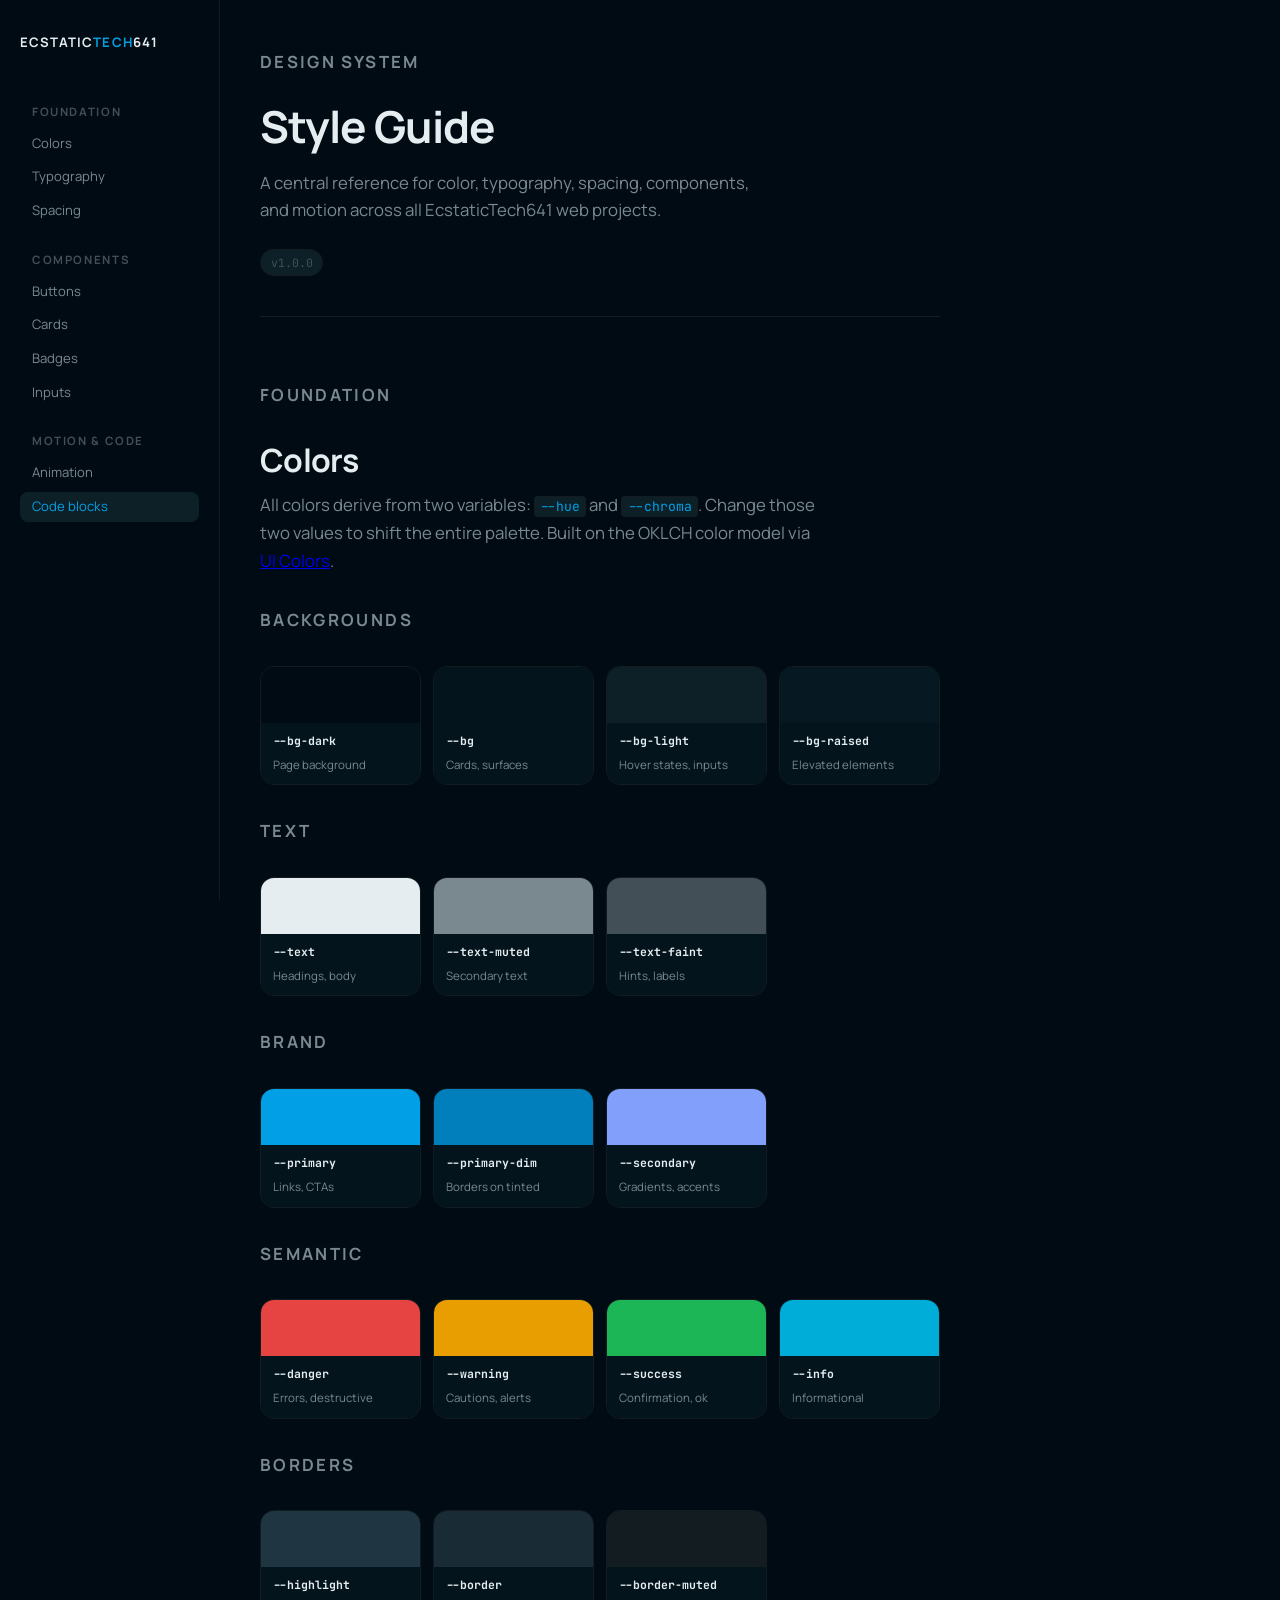
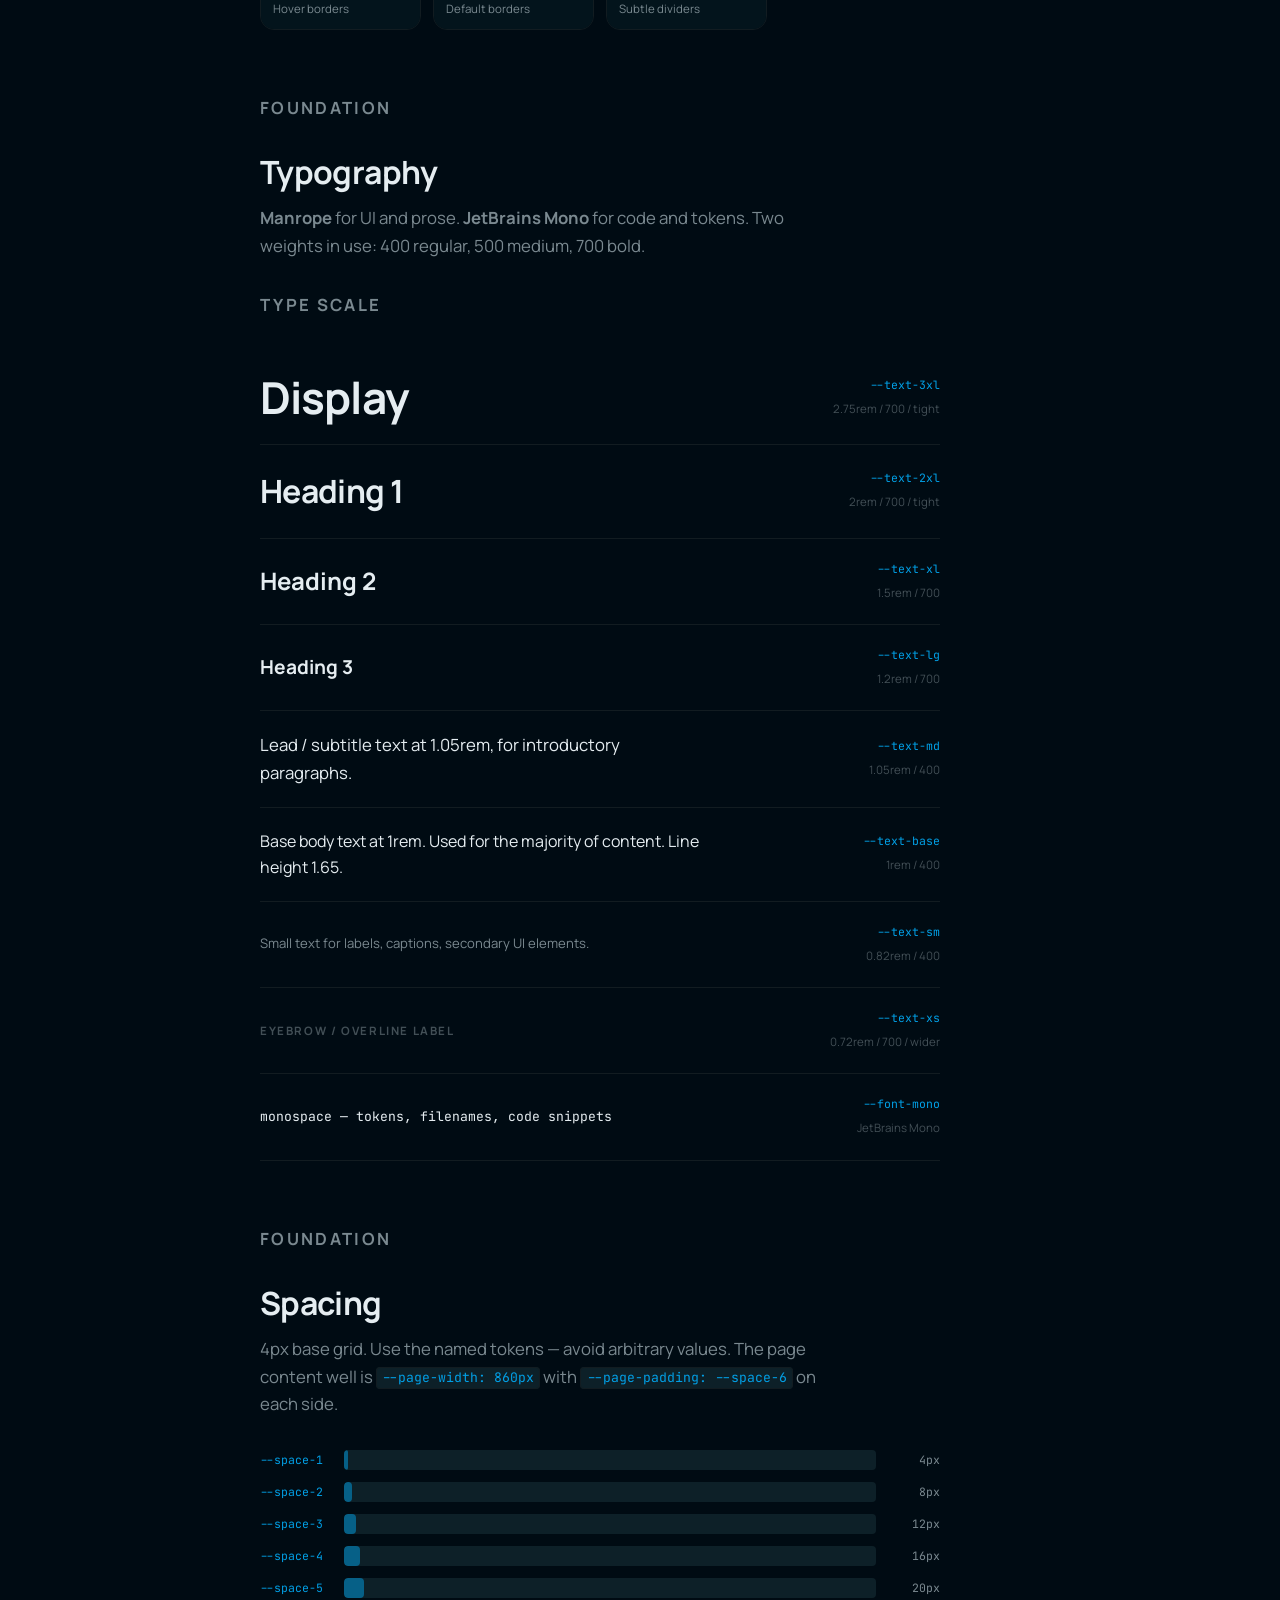
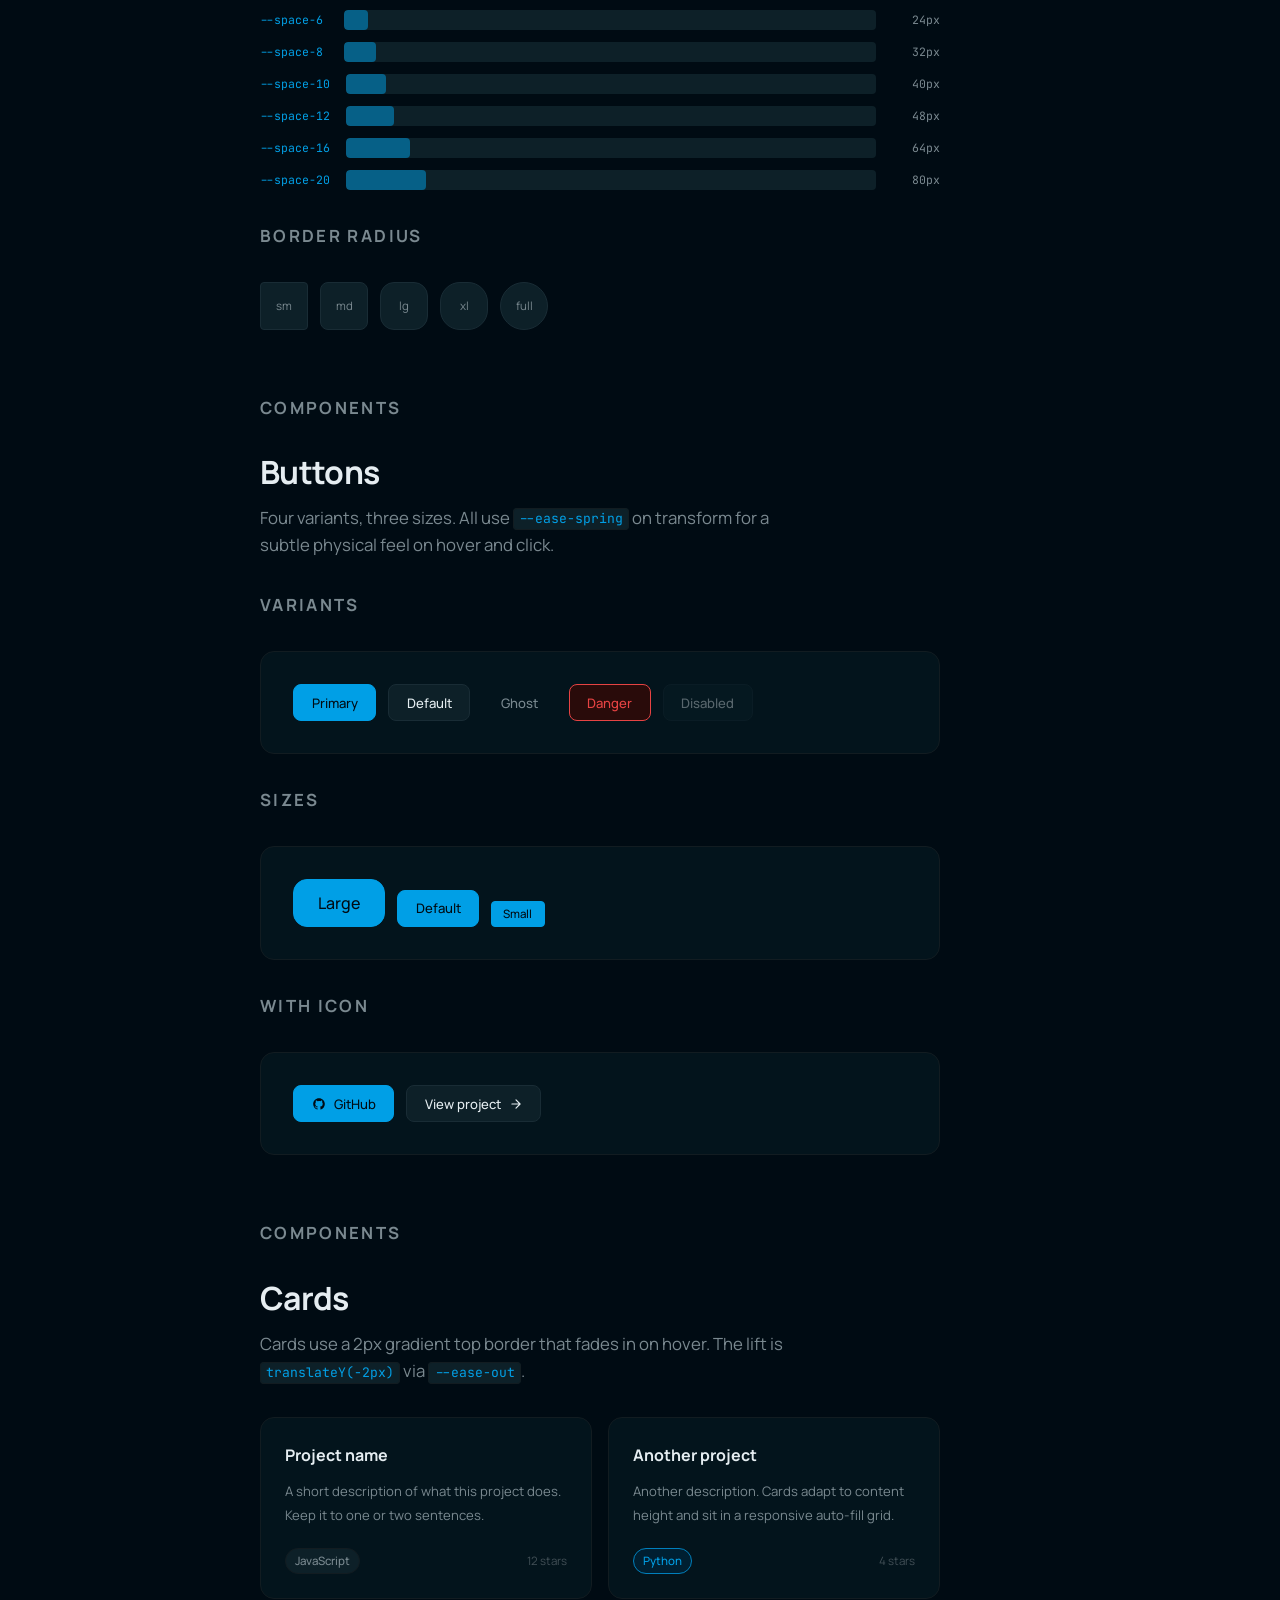
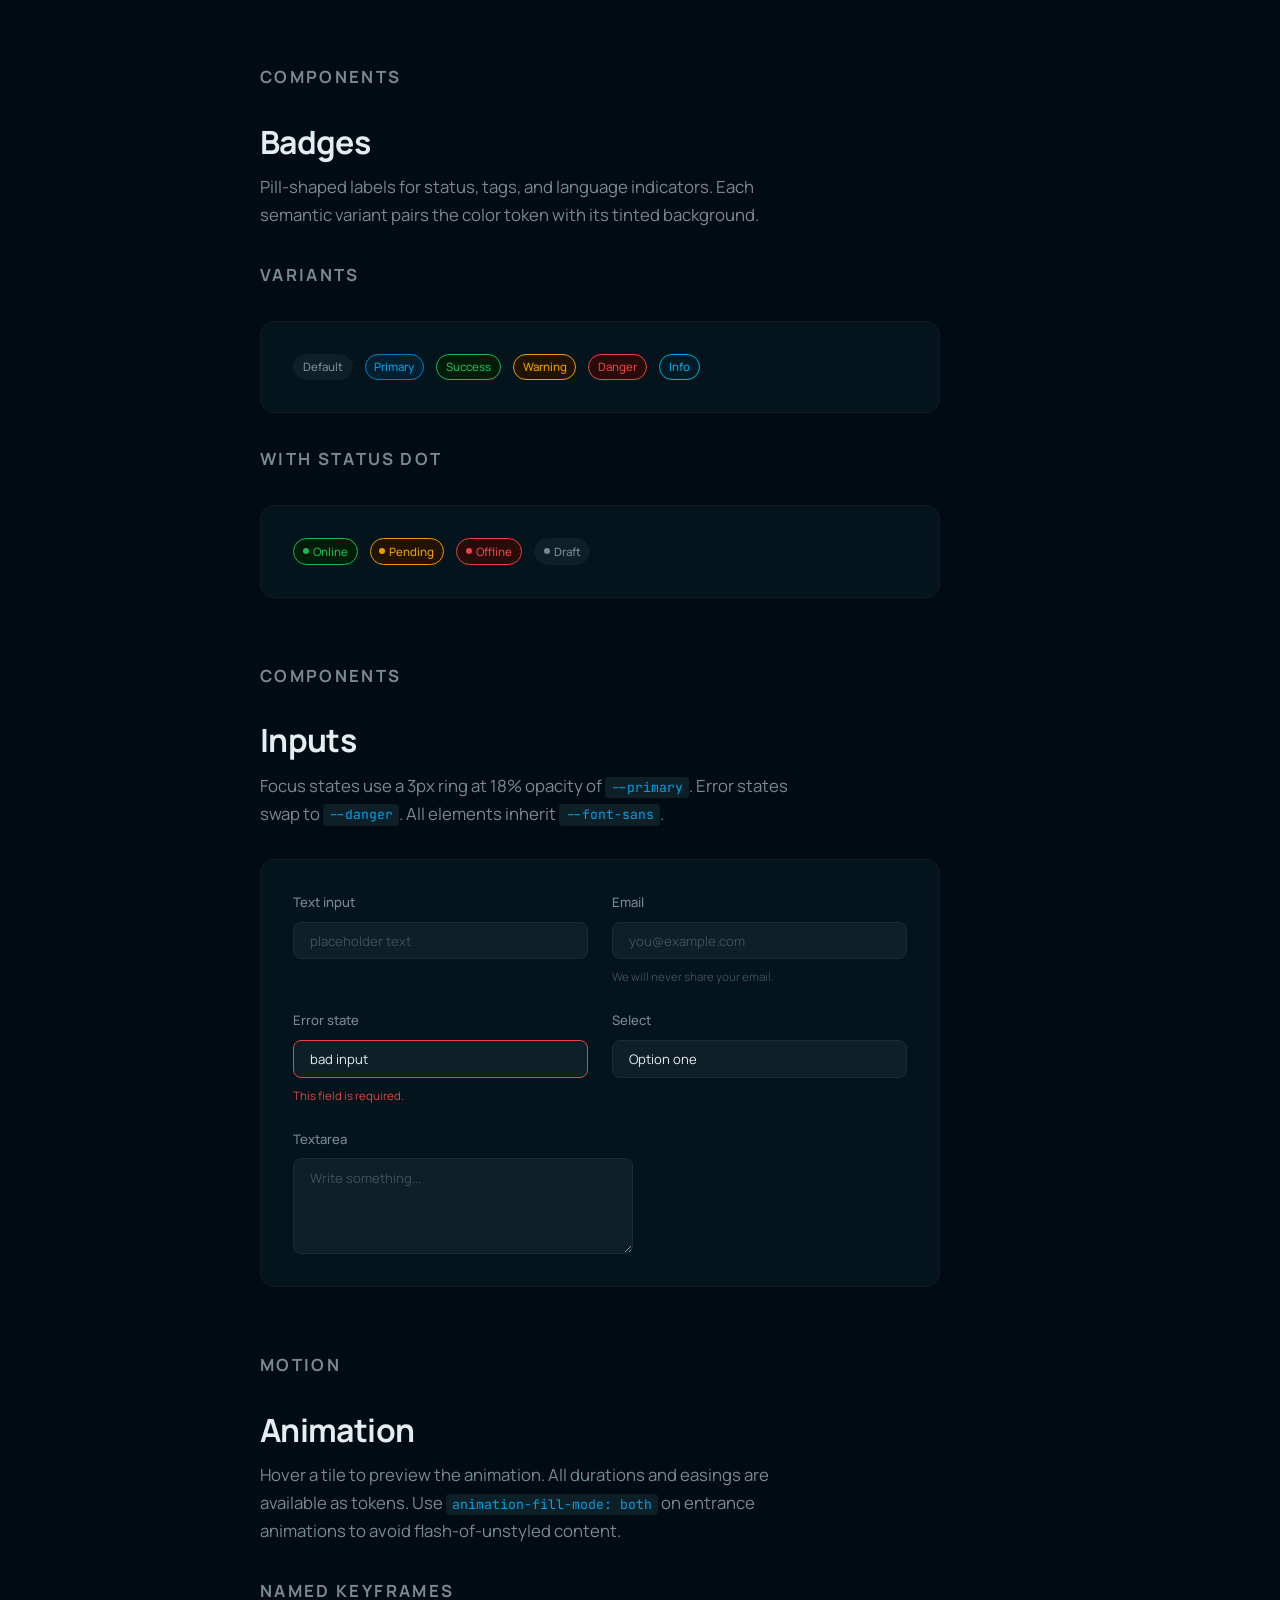
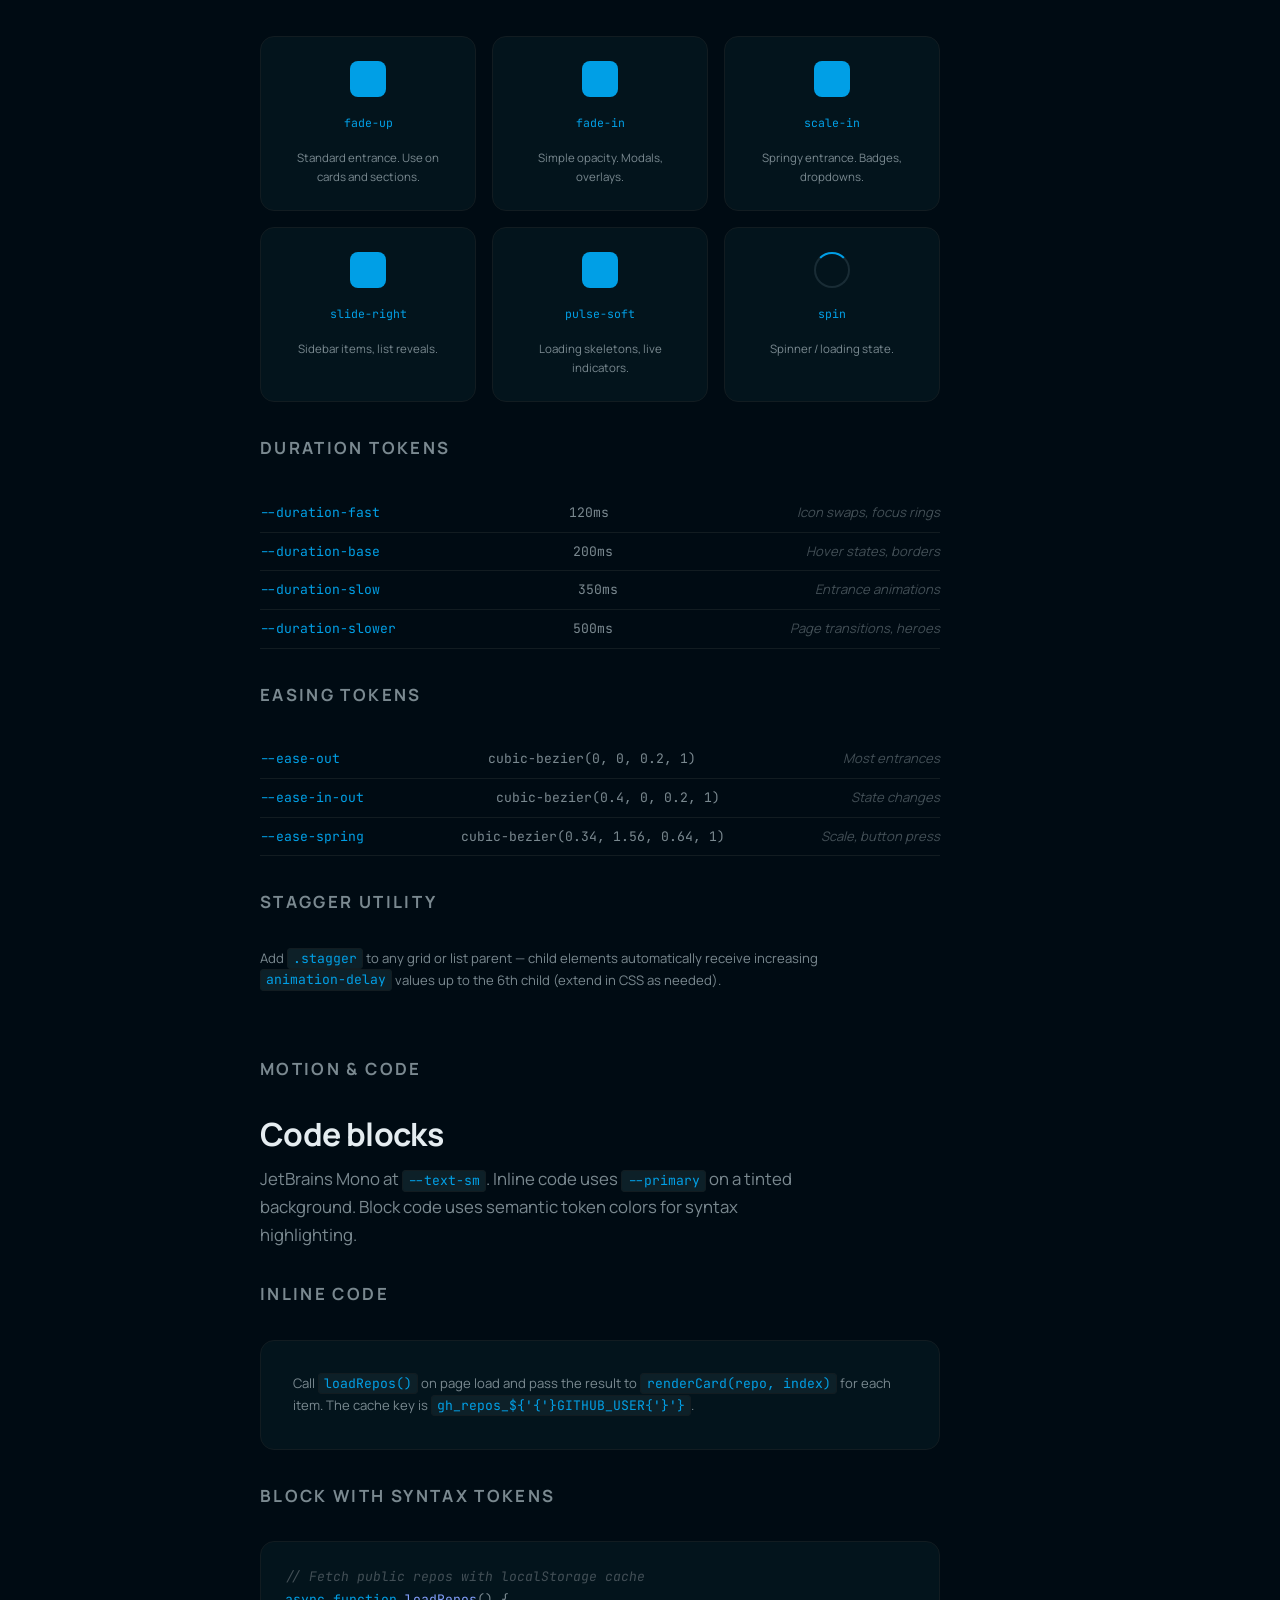
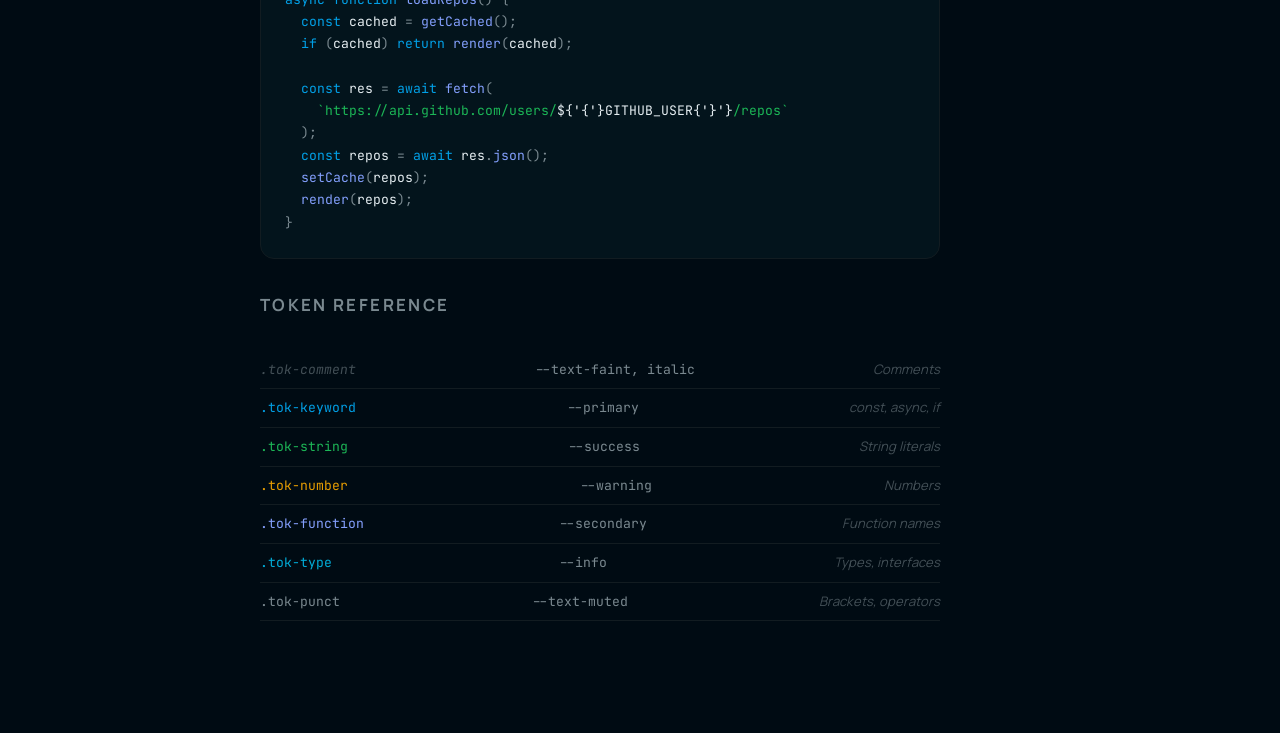
==== web/templates/styleguide.html @ 819c9d68 "docs: add comprehensive README with features, layout, and deployment instructions" ====
<!DOCTYPE html>
<html lang="en">
<head>
  <meta charset="UTF-8" />
  <meta name="viewport" content="width=device-width, initial-scale=1.0" />
  <title>EcstaticTech641 — Style Guide</title>
  <meta name="description" content="Central design reference for EcstaticTech641 web projects." />

  <link rel="preconnect" href="https://fonts.googleapis.com" />
  <link rel="preconnect" href="https://fonts.gstatic.com" crossorigin />
  <link href="https://fonts.googleapis.com/css2?family=Manrope:wght@400;500;700&family=JetBrains+Mono:wght@400;500&display=swap" rel="stylesheet" />

  <style>
    /* ================================================
       ECSTATICTECH641 — DESIGN SYSTEM
       version 1.0.0

       USAGE
       -----
       Copy the :root block into any project.
       Import Manrope + JetBrains Mono from Google Fonts.
       Reference tokens as CSS custom properties.

       PALETTE FORMULA (whosajid/UI-Colors — OKLCH)
       Tweak --hue (0–360) and --chroma (0–0.2) to
       shift the entire palette in one edit.
    ================================================ */

    :root {
      /* --- Palette knobs --- */
      --hue:    230;
      --chroma: 0.06;

      /* --- Backgrounds --- */
      --bg-dark:      oklch(0.14 calc(var(--chroma) * 0.5) var(--hue));
      --bg:           oklch(0.18 calc(var(--chroma) * 0.5) var(--hue));
      --bg-light:     oklch(0.23 calc(var(--chroma) * 0.5) var(--hue));
      --bg-raised:    oklch(0.20 calc(var(--chroma) * 0.5) var(--hue));

      /* --- Text --- */
      --text:         oklch(0.94 0.01 var(--hue));
      --text-muted:   oklch(0.62 0.02 var(--hue));
      --text-faint:   oklch(0.42 0.02 var(--hue));

      /* --- Borders --- */
      --highlight:    oklch(0.32 calc(var(--chroma) * 0.6) var(--hue));
      --border:       oklch(0.28 calc(var(--chroma) * 0.5) var(--hue));
      --border-muted: oklch(0.22 calc(var(--chroma) * 0.3) var(--hue));

      /* --- Brand / action --- */
      --primary:      oklch(0.65 0.18 var(--hue));
      --primary-dim:  oklch(0.55 0.16 var(--hue));
      --secondary:    oklch(0.72 0.14 calc(var(--hue) + 40));

      /* --- Semantic --- */
      --danger:       oklch(0.62 0.20  25);
      --warning:      oklch(0.75 0.18  80);
      --success:      oklch(0.68 0.18 150);
      --info:         oklch(0.68 0.15 220);

      /* --- Semantic backgrounds (tinted) --- */
      --danger-bg:    oklch(0.20 0.05  25);
      --warning-bg:   oklch(0.20 0.05  80);
      --success-bg:   oklch(0.20 0.05 150);
      --info-bg:      oklch(0.20 0.05 220);

      /* --- Typography --- */
      --font-sans:  'Manrope', system-ui, sans-serif;
      --font-mono:  'JetBrains Mono', 'Fira Code', monospace;

      --text-xs:    0.72rem;   /*  ~11.5px */
      --text-sm:    0.82rem;   /*  ~13px   */
      --text-base:  1rem;      /*  16px    */
      --text-md:    1.05rem;   /*  ~17px   */
      --text-lg:    1.2rem;    /*  ~19px   */
      --text-xl:    1.5rem;    /*  24px    */
      --text-2xl:   2rem;      /*  32px    */
      --text-3xl:   2.75rem;   /*  44px    */

      --weight-regular: 400;
      --weight-medium:  500;
      --weight-bold:    700;

      --leading-tight:  1.2;
      --leading-base:   1.65;
      --leading-loose:  1.8;

      --tracking-tight: -0.02em;
      --tracking-base:   0;
      --tracking-wide:   0.08em;
      --tracking-wider:  0.14em;

      /* --- Spacing scale (4px base) --- */
      --space-1:  0.25rem;   /*  4px */
      --space-2:  0.5rem;    /*  8px */
      --space-3:  0.75rem;   /* 12px */
      --space-4:  1rem;      /* 16px */
      --space-5:  1.25rem;   /* 20px */
      --space-6:  1.5rem;    /* 24px */
      --space-8:  2rem;      /* 32px */
      --space-10: 2.5rem;    /* 40px */
      --space-12: 3rem;      /* 48px */
      --space-16: 4rem;      /* 64px */
      --space-20: 5rem;      /* 80px */

      /* --- Radius --- */
      --radius-sm:  4px;
      --radius-md:  8px;
      --radius-lg:  14px;
      --radius-xl:  20px;
      --radius-full: 9999px;

      /* --- Motion --- */
      --duration-fast:   120ms;
      --duration-base:   200ms;
      --duration-slow:   350ms;
      --duration-slower: 500ms;

      --ease-out:    cubic-bezier(0.0, 0.0, 0.2, 1);
      --ease-in-out: cubic-bezier(0.4, 0.0, 0.2, 1);
      --ease-spring: cubic-bezier(0.34, 1.56, 0.64, 1);

      /* --- Layout --- */
      --page-width:   860px;
      --page-padding: var(--space-6);
      --col-gap:      var(--space-4);
    }

    /* ================================================
       STYLE GUIDE — presentation layer
    ================================================ */
    *, *::before, *::after { box-sizing: border-box; margin: 0; padding: 0; }
    html { scroll-behavior: smooth; }

    body {
      font-family: var(--font-sans);
      background: var(--bg-dark);
      color: var(--text);
      line-height: var(--leading-base);
      font-size: var(--text-base);
      -webkit-font-smoothing: antialiased;
    }

    /* Page shell */
    .sg-page {
      display: grid;
      grid-template-columns: 220px 1fr;
      min-height: 100vh;
    }

    /* Sidebar nav */
    .sg-nav {
      position: sticky;
      top: 0;
      height: 100vh;
      overflow-y: auto;
      padding: var(--space-8) var(--space-5);
      border-right: 1px solid var(--border-muted);
      background: var(--bg-dark);
      display: flex;
      flex-direction: column;
      gap: var(--space-1);
    }
    .sg-nav-logo {
      font-size: var(--text-sm);
      font-weight: var(--weight-bold);
      color: var(--text);
      letter-spacing: var(--tracking-wide);
      text-transform: uppercase;
      margin-bottom: var(--space-6);
    }
    .sg-nav-logo span { color: var(--primary); }
    .sg-nav-section {
      font-size: var(--text-xs);
      font-weight: var(--weight-bold);
      text-transform: uppercase;
      letter-spacing: var(--tracking-wider);
      color: var(--text-faint);
      margin-top: var(--space-5);
      margin-bottom: var(--space-1);
      padding-left: var(--space-3);
    }
    .sg-nav a {
      display: block;
      font-size: var(--text-sm);
      color: var(--text-muted);
      text-decoration: none;
      padding: var(--space-1) var(--space-3);
      border-radius: var(--radius-md);
      transition: color var(--duration-base) var(--ease-out),
                  background var(--duration-base) var(--ease-out);
    }
    .sg-nav a:hover { color: var(--text); background: var(--bg-light); }
    .sg-nav a.active { color: var(--primary); background: var(--bg-light); }

    /* Main content */
    .sg-main {
      padding: var(--space-12) var(--space-10);
      max-width: 760px;
    }

    /* Sections */
    .sg-section {
      margin-bottom: var(--space-16);
      scroll-margin-top: var(--space-8);
    }
    .sg-section-title {
      font-size: var(--text-xs);
      font-weight: var(--weight-bold);
      text-transform: uppercase;
      letter-spacing: var(--tracking-wider);
      color: var(--primary);
      margin-bottom: var(--space-3);
    }
    .sg-section h2 {
      font-size: var(--text-2xl);
      font-weight: var(--weight-bold);
      letter-spacing: var(--tracking-tight);
      line-height: var(--leading-tight);
      margin-bottom: var(--space-3);
    }
    .sg-section > p {
      color: var(--text-muted);
      font-size: var(--text-md);
      max-width: 560px;
      margin-bottom: var(--space-8);
    }
    .sg-divider {
      border: none;
      border-top: 1px solid var(--border-muted);
      margin: var(--space-8) 0;
    }

    /* Sub-headings inside sections */
    .sg-label {
      font-size: var(--text-xs);
      font-weight: var(--weight-bold);
      text-transform: uppercase;
      letter-spacing: var(--tracking-wider);
      color: var(--text-faint);
      margin-bottom: var(--space-3);
      margin-top: var(--space-8);
    }
    .sg-label:first-of-type { margin-top: 0; }

    /* Token rows */
    .token-row {
      display: flex;
      align-items: baseline;
      justify-content: space-between;
      padding: var(--space-2) 0;
      border-bottom: 1px solid var(--border-muted);
      font-size: var(--text-sm);
      gap: var(--space-4);
    }
    .token-name { color: var(--primary); font-family: var(--font-mono); }
    .token-value { color: var(--text-muted); font-family: var(--font-mono); }
    .token-preview { color: var(--text-faint); font-style: italic; }

    /* ================================================
       COLOR SECTION
    ================================================ */
    .color-grid {
      display: grid;
      grid-template-columns: repeat(auto-fill, minmax(130px, 1fr));
      gap: var(--space-3);
    }
    .color-swatch {
      border-radius: var(--radius-lg);
      overflow: hidden;
      border: 1px solid var(--border-muted);
    }
    .color-swatch-block {
      height: 56px;
    }
    .color-swatch-info {
      padding: var(--space-2) var(--space-3);
      background: var(--bg);
    }
    .color-swatch-name {
      font-size: var(--text-xs);
      font-weight: var(--weight-bold);
      font-family: var(--font-mono);
      color: var(--text);
      display: block;
    }
    .color-swatch-desc {
      font-size: var(--text-xs);
      color: var(--text-muted);
    }

    /* ================================================
       TYPOGRAPHY SECTION
    ================================================ */
    .type-row {
      padding: var(--space-5) 0;
      border-bottom: 1px solid var(--border-muted);
      display: grid;
      grid-template-columns: 1fr 200px;
      gap: var(--space-8);
      align-items: center;
    }
    .type-meta { text-align: right; }
    .type-meta-name {
      font-size: var(--text-xs);
      font-family: var(--font-mono);
      color: var(--primary);
      display: block;
    }
    .type-meta-val {
      font-size: var(--text-xs);
      color: var(--text-faint);
    }

    /* ================================================
       SPACING SECTION
    ================================================ */
    .space-grid {
      display: flex;
      flex-direction: column;
      gap: var(--space-3);
    }
    .space-row {
      display: flex;
      align-items: center;
      gap: var(--space-4);
    }
    .space-bar-wrap {
      flex: 1;
      background: var(--bg-light);
      border-radius: var(--radius-sm);
      height: 20px;
      overflow: hidden;
    }
    .space-bar {
      height: 100%;
      background: var(--primary);
      opacity: 0.5;
      border-radius: var(--radius-sm);
    }
    .space-label {
      font-family: var(--font-mono);
      font-size: var(--text-xs);
      color: var(--primary);
      min-width: 68px;
    }
    .space-val {
      font-family: var(--font-mono);
      font-size: var(--text-xs);
      color: var(--text-muted);
      min-width: 48px;
      text-align: right;
    }

    /* ================================================
       COMPONENT SECTION — shared card wrapper
    ================================================ */
    .sg-demo {
      background: var(--bg);
      border: 1px solid var(--border-muted);
      border-radius: var(--radius-lg);
      padding: var(--space-8);
      margin-bottom: var(--space-4);
    }
    .sg-demo-row {
      display: flex;
      flex-wrap: wrap;
      gap: var(--space-3);
      align-items: center;
    }

    /* ---- Buttons ---- */
    .btn {
      display: inline-flex;
      align-items: center;
      gap: var(--space-2);
      padding: 0.55rem 1.1rem;
      border-radius: var(--radius-md);
      font-family: var(--font-sans);
      font-size: var(--text-sm);
      font-weight: var(--weight-medium);
      cursor: pointer;
      border: 1px solid var(--border);
      background: var(--bg-light);
      color: var(--text);
      text-decoration: none;
      transition:
        background var(--duration-base) var(--ease-out),
        border-color var(--duration-base) var(--ease-out),
        transform var(--duration-base) var(--ease-spring),
        opacity var(--duration-base) var(--ease-out);
      user-select: none;
    }
    .btn:hover {
      background: var(--highlight);
      border-color: var(--highlight);
      transform: translateY(-1px);
    }
    .btn:active { transform: translateY(0) scale(0.98); }

    .btn-primary {
      background: var(--primary);
      border-color: var(--primary);
      color: var(--bg-dark);
    }
    .btn-primary:hover {
      background: var(--secondary);
      border-color: var(--secondary);
      color: var(--bg-dark);
    }

    .btn-ghost {
      background: transparent;
      border-color: transparent;
      color: var(--text-muted);
    }
    .btn-ghost:hover {
      background: var(--bg-light);
      border-color: var(--border-muted);
      color: var(--text);
    }

    .btn-danger {
      background: var(--danger-bg);
      border-color: var(--danger);
      color: var(--danger);
    }
    .btn-danger:hover {
      background: var(--danger);
      color: var(--bg-dark);
    }

    .btn-sm {
      padding: 0.3rem 0.7rem;
      font-size: var(--text-xs);
      border-radius: var(--radius-sm);
    }
    .btn-lg {
      padding: 0.75rem 1.5rem;
      font-size: var(--text-base);
      border-radius: var(--radius-lg);
    }

    .btn[disabled], .btn.disabled {
      opacity: 0.38;
      pointer-events: none;
    }

    /* ---- Cards ---- */
    .card {
      background: var(--bg);
      border: 1px solid var(--border-muted);
      border-radius: var(--radius-lg);
      padding: var(--space-6);
      display: flex;
      flex-direction: column;
      gap: var(--space-3);
      position: relative;
      overflow: hidden;
      transition:
        border-color var(--duration-base) var(--ease-out),
        background var(--duration-base) var(--ease-out),
        transform var(--duration-base) var(--ease-out);
    }
    .card::before {
      content: '';
      position: absolute;
      top: 0; left: 0; right: 0;
      height: 2px;
      background: linear-gradient(90deg, var(--primary), var(--secondary));
      opacity: 0;
      transition: opacity var(--duration-base) var(--ease-out);
    }
    .card:hover {
      border-color: var(--highlight);
      background: var(--bg-light);
      transform: translateY(-2px);
    }
    .card:hover::before { opacity: 1; }

    .card-title {
      font-size: var(--text-base);
      font-weight: var(--weight-bold);
      color: var(--text);
    }
    .card-body {
      font-size: var(--text-sm);
      color: var(--text-muted);
      line-height: var(--leading-loose);
    }
    .card-footer-row {
      display: flex;
      justify-content: space-between;
      align-items: center;
      margin-top: var(--space-2);
    }

    .cards-demo {
      display: grid;
      grid-template-columns: 1fr 1fr;
      gap: var(--space-4);
    }

    /* ---- Badges ---- */
    .badge {
      display: inline-flex;
      align-items: center;
      gap: var(--space-1);
      padding: 0.18rem 0.55rem;
      border-radius: var(--radius-full);
      font-size: var(--text-xs);
      font-weight: var(--weight-medium);
      border: 1px solid transparent;
    }
    .badge-default {
      background: var(--bg-light);
      color: var(--text-muted);
      border-color: var(--border-muted);
    }
    .badge-primary {
      background: oklch(0.22 0.06 var(--hue));
      color: var(--primary);
      border-color: var(--primary-dim);
    }
    .badge-success {
      background: var(--success-bg);
      color: var(--success);
      border-color: var(--success);
    }
    .badge-warning {
      background: var(--warning-bg);
      color: var(--warning);
      border-color: var(--warning);
    }
    .badge-danger {
      background: var(--danger-bg);
      color: var(--danger);
      border-color: var(--danger);
    }
    .badge-info {
      background: var(--info-bg);
      color: var(--info);
      border-color: var(--info);
    }
    .badge-dot::before {
      content: '';
      display: inline-block;
      width: 6px;
      height: 6px;
      border-radius: 50%;
      background: currentColor;
    }

    /* ---- Inputs ---- */
    .input-group {
      display: flex;
      flex-direction: column;
      gap: var(--space-2);
      max-width: 340px;
    }
    .input-label {
      font-size: var(--text-sm);
      font-weight: var(--weight-medium);
      color: var(--text-muted);
    }
    .input-hint {
      font-size: var(--text-xs);
      color: var(--text-faint);
    }
    input[type="text"],
    input[type="email"],
    input[type="search"],
    textarea,
    select {
      width: 100%;
      padding: 0.55rem var(--space-4);
      background: var(--bg-light);
      border: 1px solid var(--border);
      border-radius: var(--radius-md);
      color: var(--text);
      font-family: var(--font-sans);
      font-size: var(--text-sm);
      outline: none;
      transition:
        border-color var(--duration-base) var(--ease-out),
        box-shadow var(--duration-base) var(--ease-out);
      appearance: none;
    }
    input::placeholder, textarea::placeholder { color: var(--text-faint); }
    input:hover, textarea:hover, select:hover { border-color: var(--border); }
    input:focus, textarea:focus, select:focus {
      border-color: var(--primary);
      box-shadow: 0 0 0 3px oklch(0.65 0.18 var(--hue) / 0.18);
    }
    input.input-error { border-color: var(--danger); }
    input.input-error:focus {
      box-shadow: 0 0 0 3px oklch(0.62 0.20 25 / 0.18);
    }
    textarea { resize: vertical; min-height: 96px; line-height: var(--leading-base); }
    select { cursor: pointer; }

    .inputs-demo {
      display: grid;
      grid-template-columns: 1fr 1fr;
      gap: var(--space-6);
    }

    /* ================================================
       ANIMATION SECTION
    ================================================ */
    .anim-grid {
      display: grid;
      grid-template-columns: repeat(3, 1fr);
      gap: var(--space-4);
    }
    .anim-card {
      background: var(--bg);
      border: 1px solid var(--border-muted);
      border-radius: var(--radius-lg);
      padding: var(--space-6);
      display: flex;
      flex-direction: column;
      align-items: center;
      gap: var(--space-4);
      cursor: pointer;
    }
    .anim-card:hover .anim-target { animation-play-state: running; }

    .anim-dot {
      width: 36px;
      height: 36px;
      border-radius: var(--radius-md);
      background: var(--primary);
    }
    .anim-name {
      font-size: var(--text-xs);
      font-family: var(--font-mono);
      color: var(--primary);
    }
    .anim-desc {
      font-size: var(--text-xs);
      color: var(--text-muted);
      text-align: center;
    }

    /* named animations — used across all projects */
    @keyframes fade-up {
      from { opacity: 0; transform: translateY(10px); }
      to   { opacity: 1; transform: translateY(0); }
    }
    @keyframes fade-in {
      from { opacity: 0; }
      to   { opacity: 1; }
    }
    @keyframes scale-in {
      from { opacity: 0; transform: scale(0.94); }
      to   { opacity: 1; transform: scale(1); }
    }
    @keyframes slide-right {
      from { opacity: 0; transform: translateX(-8px); }
      to   { opacity: 1; transform: translateX(0); }
    }
    @keyframes pulse-soft {
      0%, 100% { opacity: 0.4; }
      50%       { opacity: 1; }
    }
    @keyframes spin {
      to { transform: rotate(360deg); }
    }

    .demo-fade-up   { animation: fade-up    var(--duration-slow) var(--ease-out) infinite alternate paused; }
    .demo-fade-in   { animation: fade-in    var(--duration-slow) var(--ease-out) infinite alternate paused; }
    .demo-scale-in  { animation: scale-in   var(--duration-slow) var(--ease-spring) infinite alternate paused; }
    .demo-slide-right { animation: slide-right var(--duration-slow) var(--ease-out) infinite alternate paused; }
    .demo-pulse     { animation: pulse-soft 1.4s var(--ease-in-out) infinite paused; }
    .demo-spin      { animation: spin       0.8s linear infinite paused; border-radius: 50%; }
    .anim-card:hover .demo-fade-up,
    .anim-card:hover .demo-fade-in,
    .anim-card:hover .demo-scale-in,
    .anim-card:hover .demo-slide-right,
    .anim-card:hover .demo-pulse,
    .anim-card:hover .demo-spin { animation-play-state: running; }

    /* stagger utility — apply to parent, children pick up delay */
    .stagger > *:nth-child(1) { animation-delay: 0.05s; }
    .stagger > *:nth-child(2) { animation-delay: 0.10s; }
    .stagger > *:nth-child(3) { animation-delay: 0.15s; }
    .stagger > *:nth-child(4) { animation-delay: 0.20s; }
    .stagger > *:nth-child(5) { animation-delay: 0.25s; }
    .stagger > *:nth-child(6) { animation-delay: 0.30s; }

    /* ================================================
       CODE BLOCK SECTION
    ================================================ */
    pre, code {
      font-family: var(--font-mono);
      font-size: var(--text-sm);
    }

    code {
      background: var(--bg-light);
      color: var(--primary);
      padding: 0.1em 0.4em;
      border-radius: var(--radius-sm);
      border: 1px solid var(--border-muted);
    }

    pre {
      background: var(--bg);
      border: 1px solid var(--border-muted);
      border-radius: var(--radius-lg);
      padding: var(--space-6);
      overflow-x: auto;
      line-height: 1.7;
      position: relative;
    }
    pre code {
      background: none;
      border: none;
      padding: 0;
      color: var(--text);
      font-size: inherit;
    }

    /* syntax token colors */
    .tok-comment  { color: var(--text-faint); font-style: italic; }
    .tok-keyword  { color: var(--primary); }
    .tok-string   { color: var(--success); }
    .tok-number   { color: var(--warning); }
    .tok-function { color: var(--secondary); }
    .tok-var      { color: var(--text); }
    .tok-punct    { color: var(--text-muted); }
    .tok-type     { color: var(--info); }

    /* line numbers */
    .pre-lined {
      display: grid;
      grid-template-columns: 2rem 1fr;
      gap: 0 var(--space-4);
    }
    .ln {
      color: var(--text-faint);
      text-align: right;
      user-select: none;
      font-size: var(--text-xs);
      padding-top: 0.15em;
    }

    /* copy button on code blocks */
    .pre-wrap { position: relative; }
    .copy-btn {
      position: absolute;
      top: var(--space-3);
      right: var(--space-3);
      padding: 0.25rem 0.6rem;
      font-size: var(--text-xs);
      font-family: var(--font-sans);
      background: var(--bg-light);
      border: 1px solid var(--border);
      border-radius: var(--radius-sm);
      color: var(--text-muted);
      cursor: pointer;
      transition: background var(--duration-base) var(--ease-out),
                  color var(--duration-base) var(--ease-out);
    }
    .copy-btn:hover { background: var(--highlight); color: var(--text); }
    .copy-btn.copied { color: var(--success); border-color: var(--success); }

    /* ================================================
       HERO SECTION (style guide page intro)
    ================================================ */
    .sg-hero {
      margin-bottom: var(--space-16);
      padding-bottom: var(--space-10);
      border-bottom: 1px solid var(--border-muted);
    }
    .sg-hero-eyebrow {
      font-size: var(--text-xs);
      font-weight: var(--weight-bold);
      text-transform: uppercase;
      letter-spacing: var(--tracking-wider);
      color: var(--primary);
      margin-bottom: var(--space-3);
    }
    .sg-hero h1 {
      font-size: var(--text-3xl);
      font-weight: var(--weight-bold);
      letter-spacing: var(--tracking-tight);
      line-height: var(--leading-tight);
      margin-bottom: var(--space-4);
    }
    .sg-hero p {
      font-size: var(--text-md);
      color: var(--text-muted);
      max-width: 500px;
      margin-bottom: var(--space-6);
    }
    .sg-version {
      display: inline-block;
      font-family: var(--font-mono);
      font-size: var(--text-xs);
      color: var(--text-faint);
      background: var(--bg-light);
      border: 1px solid var(--border-muted);
      border-radius: var(--radius-full);
      padding: 0.2rem 0.6rem;
    }

    /* ================================================
       RESPONSIVE — collapse nav on narrow screens
    ================================================ */
    @media (max-width: 700px) {
      .sg-page { grid-template-columns: 1fr; }
      .sg-nav {
        position: static;
        height: auto;
        flex-direction: row;
        flex-wrap: wrap;
        padding: var(--space-4);
        border-right: none;
        border-bottom: 1px solid var(--border-muted);
        gap: var(--space-2);
      }
      .sg-nav-logo { width: 100%; margin-bottom: var(--space-2); }
      .sg-nav-section { display: none; }
      .sg-main { padding: var(--space-8) var(--space-5); }
      .cards-demo, .inputs-demo, .anim-grid { grid-template-columns: 1fr; }
      .type-row { grid-template-columns: 1fr; }
      .type-meta { text-align: left; }
    }
  </style>
</head>
<body>
<div class="sg-page">

  <!-- ====== SIDEBAR NAV ====== -->
  <nav class="sg-nav" aria-label="Style guide navigation">
    <div class="sg-nav-logo">Ecstatic<span>Tech</span>641</div>

    <div class="sg-nav-section">Foundation</div>
    <a href="#colors">Colors</a>
    <a href="#typography">Typography</a>
    <a href="#spacing">Spacing</a>

    <div class="sg-nav-section">Components</div>
    <a href="#buttons">Buttons</a>
    <a href="#cards">Cards</a>
    <a href="#badges">Badges</a>
    <a href="#inputs">Inputs</a>

    <div class="sg-nav-section">Motion & Code</div>
    <a href="#animation">Animation</a>
    <a href="#code">Code blocks</a>
  </nav>

  <!-- ====== MAIN CONTENT ====== -->
  <main class="sg-main">

    <!-- Hero -->
    <div class="sg-hero">
      <p class="sg-hero-eyebrow">Design System</p>
      <h1>Style Guide</h1>
      <p>
        A central reference for color, typography, spacing, components, and
        motion across all EcstaticTech641 web projects.
      </p>
      <span class="sg-version">v1.0.0</span>
    </div>

    <!-- ================================================
         COLORS
    ================================================ -->
    <section class="sg-section" id="colors">
      <p class="sg-section-title">Foundation</p>
      <h2>Colors</h2>
      <p>
        All colors derive from two variables: <code>--hue</code> and
        <code>--chroma</code>. Change those two values to shift the entire
        palette. Built on the OKLCH color model via
        <a href="https://github.com/whosajid/UI-Colors" target="_blank" rel="noopener">UI Colors</a>.
      </p>

      <p class="sg-label">Backgrounds</p>
      <div class="color-grid">
        <div class="color-swatch">
          <div class="color-swatch-block" style="background:oklch(0.14 calc(0.06 * 0.5) 230)"></div>
          <div class="color-swatch-info">
            <span class="color-swatch-name">--bg-dark</span>
            <span class="color-swatch-desc">Page background</span>
          </div>
        </div>
        <div class="color-swatch">
          <div class="color-swatch-block" style="background:oklch(0.18 calc(0.06 * 0.5) 230)"></div>
          <div class="color-swatch-info">
            <span class="color-swatch-name">--bg</span>
            <span class="color-swatch-desc">Cards, surfaces</span>
          </div>
        </div>
        <div class="color-swatch">
          <div class="color-swatch-block" style="background:oklch(0.23 calc(0.06 * 0.5) 230)"></div>
          <div class="color-swatch-info">
            <span class="color-swatch-name">--bg-light</span>
            <span class="color-swatch-desc">Hover states, inputs</span>
          </div>
        </div>
        <div class="color-swatch">
          <div class="color-swatch-block" style="background:oklch(0.20 calc(0.06 * 0.5) 230)"></div>
          <div class="color-swatch-info">
            <span class="color-swatch-name">--bg-raised</span>
            <span class="color-swatch-desc">Elevated elements</span>
          </div>
        </div>
      </div>

      <p class="sg-label">Text</p>
      <div class="color-grid">
        <div class="color-swatch">
          <div class="color-swatch-block" style="background:oklch(0.94 0.01 230)"></div>
          <div class="color-swatch-info">
            <span class="color-swatch-name">--text</span>
            <span class="color-swatch-desc">Headings, body</span>
          </div>
        </div>
        <div class="color-swatch">
          <div class="color-swatch-block" style="background:oklch(0.62 0.02 230)"></div>
          <div class="color-swatch-info">
            <span class="color-swatch-name">--text-muted</span>
            <span class="color-swatch-desc">Secondary text</span>
          </div>
        </div>
        <div class="color-swatch">
          <div class="color-swatch-block" style="background:oklch(0.42 0.02 230)"></div>
          <div class="color-swatch-info">
            <span class="color-swatch-name">--text-faint</span>
            <span class="color-swatch-desc">Hints, labels</span>
          </div>
        </div>
      </div>

      <p class="sg-label">Brand</p>
      <div class="color-grid">
        <div class="color-swatch">
          <div class="color-swatch-block" style="background:oklch(0.65 0.18 230)"></div>
          <div class="color-swatch-info">
            <span class="color-swatch-name">--primary</span>
            <span class="color-swatch-desc">Links, CTAs</span>
          </div>
        </div>
        <div class="color-swatch">
          <div class="color-swatch-block" style="background:oklch(0.55 0.16 230)"></div>
          <div class="color-swatch-info">
            <span class="color-swatch-name">--primary-dim</span>
            <span class="color-swatch-desc">Borders on tinted</span>
          </div>
        </div>
        <div class="color-swatch">
          <div class="color-swatch-block" style="background:oklch(0.72 0.14 270)"></div>
          <div class="color-swatch-info">
            <span class="color-swatch-name">--secondary</span>
            <span class="color-swatch-desc">Gradients, accents</span>
          </div>
        </div>
      </div>

      <p class="sg-label">Semantic</p>
      <div class="color-grid">
        <div class="color-swatch">
          <div class="color-swatch-block" style="background:oklch(0.62 0.20 25)"></div>
          <div class="color-swatch-info">
            <span class="color-swatch-name">--danger</span>
            <span class="color-swatch-desc">Errors, destructive</span>
          </div>
        </div>
        <div class="color-swatch">
          <div class="color-swatch-block" style="background:oklch(0.75 0.18 80)"></div>
          <div class="color-swatch-info">
            <span class="color-swatch-name">--warning</span>
            <span class="color-swatch-desc">Cautions, alerts</span>
          </div>
        </div>
        <div class="color-swatch">
          <div class="color-swatch-block" style="background:oklch(0.68 0.18 150)"></div>
          <div class="color-swatch-info">
            <span class="color-swatch-name">--success</span>
            <span class="color-swatch-desc">Confirmation, ok</span>
          </div>
        </div>
        <div class="color-swatch">
          <div class="color-swatch-block" style="background:oklch(0.68 0.15 220)"></div>
          <div class="color-swatch-info">
            <span class="color-swatch-name">--info</span>
            <span class="color-swatch-desc">Informational</span>
          </div>
        </div>
      </div>

      <p class="sg-label">Borders</p>
      <div class="color-grid">
        <div class="color-swatch">
          <div class="color-swatch-block" style="background:oklch(0.32 calc(0.06 * 0.6) 230)"></div>
          <div class="color-swatch-info">
            <span class="color-swatch-name">--highlight</span>
            <span class="color-swatch-desc">Hover borders</span>
          </div>
        </div>
        <div class="color-swatch">
          <div class="color-swatch-block" style="background:oklch(0.28 calc(0.06 * 0.5) 230)"></div>
          <div class="color-swatch-info">
            <span class="color-swatch-name">--border</span>
            <span class="color-swatch-desc">Default borders</span>
          </div>
        </div>
        <div class="color-swatch">
          <div class="color-swatch-block" style="background:oklch(0.22 calc(0.06 * 0.3) 230)"></div>
          <div class="color-swatch-info">
            <span class="color-swatch-name">--border-muted</span>
            <span class="color-swatch-desc">Subtle dividers</span>
          </div>
        </div>
      </div>
    </section>

    <!-- ================================================
         TYPOGRAPHY
    ================================================ -->
    <section class="sg-section" id="typography">
      <p class="sg-section-title">Foundation</p>
      <h2>Typography</h2>
      <p>
        <strong>Manrope</strong> for UI and prose. <strong>JetBrains Mono</strong>
        for code and tokens. Two weights in use: 400 regular, 500 medium, 700 bold.
      </p>

      <p class="sg-label">Type scale</p>

      <div class="type-row">
        <div style="font-size:var(--text-3xl); font-weight:var(--weight-bold); letter-spacing:var(--tracking-tight); line-height:var(--leading-tight);">Display</div>
        <div class="type-meta">
          <span class="type-meta-name">--text-3xl</span>
          <span class="type-meta-val">2.75rem / 700 / tight</span>
        </div>
      </div>
      <div class="type-row">
        <div style="font-size:var(--text-2xl); font-weight:var(--weight-bold); letter-spacing:var(--tracking-tight);">Heading 1</div>
        <div class="type-meta">
          <span class="type-meta-name">--text-2xl</span>
          <span class="type-meta-val">2rem / 700 / tight</span>
        </div>
      </div>
      <div class="type-row">
        <div style="font-size:var(--text-xl); font-weight:var(--weight-bold);">Heading 2</div>
        <div class="type-meta">
          <span class="type-meta-name">--text-xl</span>
          <span class="type-meta-val">1.5rem / 700</span>
        </div>
      </div>
      <div class="type-row">
        <div style="font-size:var(--text-lg); font-weight:var(--weight-bold);">Heading 3</div>
        <div class="type-meta">
          <span class="type-meta-name">--text-lg</span>
          <span class="type-meta-val">1.2rem / 700</span>
        </div>
      </div>
      <div class="type-row">
        <div style="font-size:var(--text-md);">Lead / subtitle text at 1.05rem, for introductory paragraphs.</div>
        <div class="type-meta">
          <span class="type-meta-name">--text-md</span>
          <span class="type-meta-val">1.05rem / 400</span>
        </div>
      </div>
      <div class="type-row">
        <div style="font-size:var(--text-base);">Base body text at 1rem. Used for the majority of content. Line height 1.65.</div>
        <div class="type-meta">
          <span class="type-meta-name">--text-base</span>
          <span class="type-meta-val">1rem / 400</span>
        </div>
      </div>
      <div class="type-row">
        <div style="font-size:var(--text-sm); color:var(--text-muted);">Small text for labels, captions, secondary UI elements.</div>
        <div class="type-meta">
          <span class="type-meta-name">--text-sm</span>
          <span class="type-meta-val">0.82rem / 400</span>
        </div>
      </div>
      <div class="type-row">
        <div style="font-size:var(--text-xs); color:var(--text-faint); text-transform:uppercase; letter-spacing:var(--tracking-wider); font-weight:var(--weight-bold);">Eyebrow / overline label</div>
        <div class="type-meta">
          <span class="type-meta-name">--text-xs</span>
          <span class="type-meta-val">0.72rem / 700 / wider</span>
        </div>
      </div>
      <div class="type-row">
        <div style="font-size:var(--text-sm); font-family:var(--font-mono);">monospace — tokens, filenames, code snippets</div>
        <div class="type-meta">
          <span class="type-meta-name">--font-mono</span>
          <span class="type-meta-val">JetBrains Mono</span>
        </div>
      </div>
    </section>

    <!-- ================================================
         SPACING
    ================================================ -->
    <section class="sg-section" id="spacing">
      <p class="sg-section-title">Foundation</p>
      <h2>Spacing</h2>
      <p>
        4px base grid. Use the named tokens — avoid arbitrary values.
        The page content well is <code>--page-width: 860px</code> with
        <code>--page-padding: --space-6</code> on each side.
      </p>

      <div class="space-grid">
        <div class="space-row"><span class="space-label">--space-1</span><div class="space-bar-wrap"><div class="space-bar" style="width:4px"></div></div><span class="space-val">4px</span></div>
        <div class="space-row"><span class="space-label">--space-2</span><div class="space-bar-wrap"><div class="space-bar" style="width:8px"></div></div><span class="space-val">8px</span></div>
        <div class="space-row"><span class="space-label">--space-3</span><div class="space-bar-wrap"><div class="space-bar" style="width:12px"></div></div><span class="space-val">12px</span></div>
        <div class="space-row"><span class="space-label">--space-4</span><div class="space-bar-wrap"><div class="space-bar" style="width:16px"></div></div><span class="space-val">16px</span></div>
        <div class="space-row"><span class="space-label">--space-5</span><div class="space-bar-wrap"><div class="space-bar" style="width:20px"></div></div><span class="space-val">20px</span></div>
        <div class="space-row"><span class="space-label">--space-6</span><div class="space-bar-wrap"><div class="space-bar" style="width:24px"></div></div><span class="space-val">24px</span></div>
        <div class="space-row"><span class="space-label">--space-8</span><div class="space-bar-wrap"><div class="space-bar" style="width:32px"></div></div><span class="space-val">32px</span></div>
        <div class="space-row"><span class="space-label">--space-10</span><div class="space-bar-wrap"><div class="space-bar" style="width:40px"></div></div><span class="space-val">40px</span></div>
        <div class="space-row"><span class="space-label">--space-12</span><div class="space-bar-wrap"><div class="space-bar" style="width:48px"></div></div><span class="space-val">48px</span></div>
        <div class="space-row"><span class="space-label">--space-16</span><div class="space-bar-wrap"><div class="space-bar" style="width:64px"></div></div><span class="space-val">64px</span></div>
        <div class="space-row"><span class="space-label">--space-20</span><div class="space-bar-wrap"><div class="space-bar" style="width:80px"></div></div><span class="space-val">80px</span></div>
      </div>

      <p class="sg-label">Border radius</p>
      <div class="sg-demo-row">
        <div style="width:48px;height:48px;background:var(--bg-light);border:1px solid var(--border);border-radius:var(--radius-sm);display:flex;align-items:center;justify-content:center;">
          <span style="font-size:var(--text-xs);color:var(--text-muted);">sm</span>
        </div>
        <div style="width:48px;height:48px;background:var(--bg-light);border:1px solid var(--border);border-radius:var(--radius-md);display:flex;align-items:center;justify-content:center;">
          <span style="font-size:var(--text-xs);color:var(--text-muted);">md</span>
        </div>
        <div style="width:48px;height:48px;background:var(--bg-light);border:1px solid var(--border);border-radius:var(--radius-lg);display:flex;align-items:center;justify-content:center;">
          <span style="font-size:var(--text-xs);color:var(--text-muted);">lg</span>
        </div>
        <div style="width:48px;height:48px;background:var(--bg-light);border:1px solid var(--border);border-radius:var(--radius-xl);display:flex;align-items:center;justify-content:center;">
          <span style="font-size:var(--text-xs);color:var(--text-muted);">xl</span>
        </div>
        <div style="width:48px;height:48px;background:var(--bg-light);border:1px solid var(--border);border-radius:var(--radius-full);display:flex;align-items:center;justify-content:center;">
          <span style="font-size:var(--text-xs);color:var(--text-muted);">full</span>
        </div>
      </div>
    </section>

    <!-- ================================================
         BUTTONS
    ================================================ -->
    <section class="sg-section" id="buttons">
      <p class="sg-section-title">Components</p>
      <h2>Buttons</h2>
      <p>
        Four variants, three sizes. All use <code>--ease-spring</code> on
        transform for a subtle physical feel on hover and click.
      </p>

      <p class="sg-label">Variants</p>
      <div class="sg-demo">
        <div class="sg-demo-row">
          <button class="btn btn-primary">Primary</button>
          <button class="btn">Default</button>
          <button class="btn btn-ghost">Ghost</button>
          <button class="btn btn-danger">Danger</button>
          <button class="btn" disabled>Disabled</button>
        </div>
      </div>

      <p class="sg-label">Sizes</p>
      <div class="sg-demo">
        <div class="sg-demo-row" style="align-items:flex-end;">
          <button class="btn btn-primary btn-lg">Large</button>
          <button class="btn btn-primary">Default</button>
          <button class="btn btn-primary btn-sm">Small</button>
        </div>
      </div>

      <p class="sg-label">With icon</p>
      <div class="sg-demo">
        <div class="sg-demo-row">
          <button class="btn btn-primary">
            <svg width="14" height="14" viewBox="0 0 24 24" fill="currentColor" aria-hidden="true"><path d="M12 2C6.477 2 2 6.477 2 12c0 4.42 2.865 8.17 6.839 9.49.5.092.682-.217.682-.482 0-.237-.008-.866-.013-1.7-2.782.603-3.369-1.34-3.369-1.34-.454-1.156-1.11-1.464-1.11-1.464-.908-.62.069-.608.069-.608 1.003.07 1.531 1.03 1.531 1.03.892 1.529 2.341 1.087 2.91.832.092-.647.35-1.088.636-1.338-2.22-.253-4.555-1.11-4.555-4.943 0-1.091.39-1.984 1.029-2.683-.103-.253-.446-1.27.098-2.647 0 0 .84-.269 2.75 1.025A9.578 9.578 0 0 1 12 6.836c.85.004 1.705.114 2.504.336 1.909-1.294 2.747-1.025 2.747-1.025.546 1.377.203 2.394.1 2.647.64.699 1.028 1.592 1.028 2.683 0 3.842-2.339 4.687-4.566 4.935.359.309.678.919.678 1.852 0 1.336-.012 2.415-.012 2.741 0 .267.18.578.688.48C19.138 20.167 22 16.418 22 12c0-5.523-4.477-10-10-10z"/></svg>
            GitHub
          </button>
          <button class="btn">
            View project
            <svg width="14" height="14" viewBox="0 0 24 24" fill="none" stroke="currentColor" stroke-width="2" stroke-linecap="round" stroke-linejoin="round" aria-hidden="true"><path d="M5 12h14M12 5l7 7-7 7"/></svg>
          </button>
        </div>
      </div>
    </section>

    <!-- ================================================
         CARDS
    ================================================ -->
    <section class="sg-section" id="cards">
      <p class="sg-section-title">Components</p>
      <h2>Cards</h2>
      <p>
        Cards use a 2px gradient top border that fades in on hover. The lift
        is <code>translateY(-2px)</code> via <code>--ease-out</code>.
      </p>

      <div class="cards-demo">
        <div class="card">
          <div class="card-title">Project name</div>
          <p class="card-body">A short description of what this project does. Keep it to one or two sentences.</p>
          <div class="card-footer-row">
            <span class="badge badge-default">JavaScript</span>
            <span style="font-size:var(--text-xs);color:var(--text-faint);">12 stars</span>
          </div>
        </div>
        <div class="card">
          <div class="card-title">Another project</div>
          <p class="card-body">Another description. Cards adapt to content height and sit in a responsive auto-fill grid.</p>
          <div class="card-footer-row">
            <span class="badge badge-primary">Python</span>
            <span style="font-size:var(--text-xs);color:var(--text-faint);">4 stars</span>
          </div>
        </div>
      </div>
    </section>

    <!-- ================================================
         BADGES
    ================================================ -->
    <section class="sg-section" id="badges">
      <p class="sg-section-title">Components</p>
      <h2>Badges</h2>
      <p>
        Pill-shaped labels for status, tags, and language indicators.
        Each semantic variant pairs the color token with its tinted background.
      </p>

      <p class="sg-label">Variants</p>
      <div class="sg-demo">
        <div class="sg-demo-row">
          <span class="badge badge-default">Default</span>
          <span class="badge badge-primary">Primary</span>
          <span class="badge badge-success">Success</span>
          <span class="badge badge-warning">Warning</span>
          <span class="badge badge-danger">Danger</span>
          <span class="badge badge-info">Info</span>
        </div>
      </div>

      <p class="sg-label">With status dot</p>
      <div class="sg-demo">
        <div class="sg-demo-row">
          <span class="badge badge-success badge-dot">Online</span>
          <span class="badge badge-warning badge-dot">Pending</span>
          <span class="badge badge-danger badge-dot">Offline</span>
          <span class="badge badge-default badge-dot">Draft</span>
        </div>
      </div>
    </section>

    <!-- ================================================
         INPUTS
    ================================================ -->
    <section class="sg-section" id="inputs">
      <p class="sg-section-title">Components</p>
      <h2>Inputs</h2>
      <p>
        Focus states use a 3px ring at 18% opacity of <code>--primary</code>.
        Error states swap to <code>--danger</code>. All elements inherit
        <code>--font-sans</code>.
      </p>

      <div class="sg-demo">
        <div class="inputs-demo">
          <div class="input-group">
            <label class="input-label" for="demo-text">Text input</label>
            <input type="text" id="demo-text" placeholder="placeholder text" />
          </div>
          <div class="input-group">
            <label class="input-label" for="demo-email">Email</label>
            <input type="email" id="demo-email" placeholder="you@example.com" />
            <span class="input-hint">We will never share your email.</span>
          </div>
          <div class="input-group">
            <label class="input-label" for="demo-error">Error state</label>
            <input type="text" id="demo-error" class="input-error" value="bad input" />
            <span style="font-size:var(--text-xs);color:var(--danger);">This field is required.</span>
          </div>
          <div class="input-group">
            <label class="input-label" for="demo-select">Select</label>
            <select id="demo-select">
              <option>Option one</option>
              <option>Option two</option>
              <option>Option three</option>
            </select>
          </div>
          <div class="input-group" style="grid-column: 1 / -1;">
            <label class="input-label" for="demo-textarea">Textarea</label>
            <textarea id="demo-textarea" placeholder="Write something..."></textarea>
          </div>
        </div>
      </div>
    </section>

    <!-- ================================================
         ANIMATION
    ================================================ -->
    <section class="sg-section" id="animation">
      <p class="sg-section-title">Motion</p>
      <h2>Animation</h2>
      <p>
        Hover a tile to preview the animation. All durations and easings are
        available as tokens. Use <code>animation-fill-mode: both</code> on
        entrance animations to avoid flash-of-unstyled content.
      </p>

      <p class="sg-label">Named keyframes</p>
      <div class="anim-grid">
        <div class="anim-card">
          <div class="anim-dot demo-fade-up anim-target"></div>
          <span class="anim-name">fade-up</span>
          <span class="anim-desc">Standard entrance. Use on cards and sections.</span>
        </div>
        <div class="anim-card">
          <div class="anim-dot demo-fade-in anim-target"></div>
          <span class="anim-name">fade-in</span>
          <span class="anim-desc">Simple opacity. Modals, overlays.</span>
        </div>
        <div class="anim-card">
          <div class="anim-dot demo-scale-in anim-target"></div>
          <span class="anim-name">scale-in</span>
          <span class="anim-desc">Springy entrance. Badges, dropdowns.</span>
        </div>
        <div class="anim-card">
          <div class="anim-dot demo-slide-right anim-target"></div>
          <span class="anim-name">slide-right</span>
          <span class="anim-desc">Sidebar items, list reveals.</span>
        </div>
        <div class="anim-card">
          <div class="anim-dot demo-pulse anim-target"></div>
          <span class="anim-name">pulse-soft</span>
          <span class="anim-desc">Loading skeletons, live indicators.</span>
        </div>
        <div class="anim-card">
          <div class="anim-dot demo-spin anim-target" style="border-radius:50%;border:2px solid var(--border);border-top-color:var(--primary);background:transparent;"></div>
          <span class="anim-name">spin</span>
          <span class="anim-desc">Spinner / loading state.</span>
        </div>
      </div>

      <p class="sg-label">Duration tokens</p>
      <div class="token-row"><span class="token-name">--duration-fast</span><span class="token-value">120ms</span><span class="token-preview">Icon swaps, focus rings</span></div>
      <div class="token-row"><span class="token-name">--duration-base</span><span class="token-value">200ms</span><span class="token-preview">Hover states, borders</span></div>
      <div class="token-row"><span class="token-name">--duration-slow</span><span class="token-value">350ms</span><span class="token-preview">Entrance animations</span></div>
      <div class="token-row"><span class="token-name">--duration-slower</span><span class="token-value">500ms</span><span class="token-preview">Page transitions, heroes</span></div>

      <p class="sg-label">Easing tokens</p>
      <div class="token-row"><span class="token-name">--ease-out</span><span class="token-value">cubic-bezier(0, 0, 0.2, 1)</span><span class="token-preview">Most entrances</span></div>
      <div class="token-row"><span class="token-name">--ease-in-out</span><span class="token-value">cubic-bezier(0.4, 0, 0.2, 1)</span><span class="token-preview">State changes</span></div>
      <div class="token-row"><span class="token-name">--ease-spring</span><span class="token-value">cubic-bezier(0.34, 1.56, 0.64, 1)</span><span class="token-preview">Scale, button press</span></div>

      <p class="sg-label">Stagger utility</p>
      <p style="font-size:var(--text-sm);color:var(--text-muted);margin-bottom:var(--space-3);">
        Add <code>.stagger</code> to any grid or list parent — child elements
        automatically receive increasing <code>animation-delay</code> values
        up to the 6th child (extend in CSS as needed).
      </p>
    </section>

    <!-- ================================================
         CODE BLOCKS
    ================================================ -->
    <section class="sg-section" id="code">
      <p class="sg-section-title">Motion &amp; Code</p>
      <h2>Code blocks</h2>
      <p>
        JetBrains Mono at <code>--text-sm</code>. Inline code uses
        <code>--primary</code> on a tinted background. Block code uses
        semantic token colors for syntax highlighting.
      </p>

      <p class="sg-label">Inline code</p>
      <div class="sg-demo">
        <p style="font-size:var(--text-sm);color:var(--text-muted);">
          Call <code>loadRepos()</code> on page load and pass the result
          to <code>renderCard(repo, index)</code> for each item.
          The cache key is <code>gh_repos_${'{'}GITHUB_USER{'}'}</code>.
        </p>
      </div>

      <p class="sg-label">Block with syntax tokens</p>
      <div class="pre-wrap">
        <button class="copy-btn" onclick="copyCode(this)">Copy</button>
        <pre><code><span class="tok-comment">// Fetch public repos with localStorage cache</span>
<span class="tok-keyword">async function</span> <span class="tok-function">loadRepos</span><span class="tok-punct">()</span> <span class="tok-punct">{</span>
  <span class="tok-keyword">const</span> <span class="tok-var">cached</span> <span class="tok-punct">=</span> <span class="tok-function">getCached</span><span class="tok-punct">();</span>
  <span class="tok-keyword">if</span> <span class="tok-punct">(</span><span class="tok-var">cached</span><span class="tok-punct">)</span> <span class="tok-keyword">return</span> <span class="tok-function">render</span><span class="tok-punct">(</span><span class="tok-var">cached</span><span class="tok-punct">);</span>

  <span class="tok-keyword">const</span> <span class="tok-var">res</span> <span class="tok-punct">=</span> <span class="tok-keyword">await</span> <span class="tok-function">fetch</span><span class="tok-punct">(</span>
    <span class="tok-string">`https://api.github.com/users/<span class="tok-var">${'{'}GITHUB_USER{'}'}</span>/repos`</span>
  <span class="tok-punct">);</span>
  <span class="tok-keyword">const</span> <span class="tok-var">repos</span> <span class="tok-punct">=</span> <span class="tok-keyword">await</span> <span class="tok-var">res</span><span class="tok-punct">.</span><span class="tok-function">json</span><span class="tok-punct">();</span>
  <span class="tok-function">setCache</span><span class="tok-punct">(</span><span class="tok-var">repos</span><span class="tok-punct">);</span>
  <span class="tok-function">render</span><span class="tok-punct">(</span><span class="tok-var">repos</span><span class="tok-punct">);</span>
<span class="tok-punct">}</span></code></pre>
      </div>

      <p class="sg-label">Token reference</p>
      <div class="token-row"><span class="tok-comment token-name">.tok-comment</span><span class="token-value">--text-faint, italic</span><span class="token-preview">Comments</span></div>
      <div class="token-row"><span class="tok-keyword token-name">.tok-keyword</span><span class="token-value">--primary</span><span class="token-preview">const, async, if</span></div>
      <div class="token-row"><span class="tok-string token-name">.tok-string</span><span class="token-value">--success</span><span class="token-preview">String literals</span></div>
      <div class="token-row"><span class="tok-number token-name">.tok-number</span><span class="token-value">--warning</span><span class="token-preview">Numbers</span></div>
      <div class="token-row"><span class="tok-function token-name">.tok-function</span><span class="token-value">--secondary</span><span class="token-preview">Function names</span></div>
      <div class="token-row"><span class="tok-type token-name">.tok-type</span><span class="token-value">--info</span><span class="token-preview">Types, interfaces</span></div>
      <div class="token-row"><span class="tok-punct token-name">.tok-punct</span><span class="token-value">--text-muted</span><span class="token-preview">Brackets, operators</span></div>
    </section>

  </main>
</div>

<script>
  /* Active nav link on scroll */
  const sections = document.querySelectorAll('.sg-section');
  const navLinks = document.querySelectorAll('.sg-nav a');

  const observer = new IntersectionObserver(entries => {
    entries.forEach(e => {
      if (e.isIntersecting) {
        navLinks.forEach(a => a.classList.remove('active'));
        const link = document.querySelector(`.sg-nav a[href="#${e.target.id}"]`);
        if (link) link.classList.add('active');
      }
    });
  }, { rootMargin: '-30% 0px -60% 0px' });

  sections.forEach(s => observer.observe(s));

  /* Copy button */
  function copyCode(btn) {
    const pre = btn.nextElementSibling;
    navigator.clipboard.writeText(pre.innerText).then(() => {
      btn.textContent = 'Copied';
      btn.classList.add('copied');
      setTimeout(() => {
        btn.textContent = 'Copy';
        btn.classList.remove('copied');
      }, 1800);
    });
  }
</script>

</body>
</html>
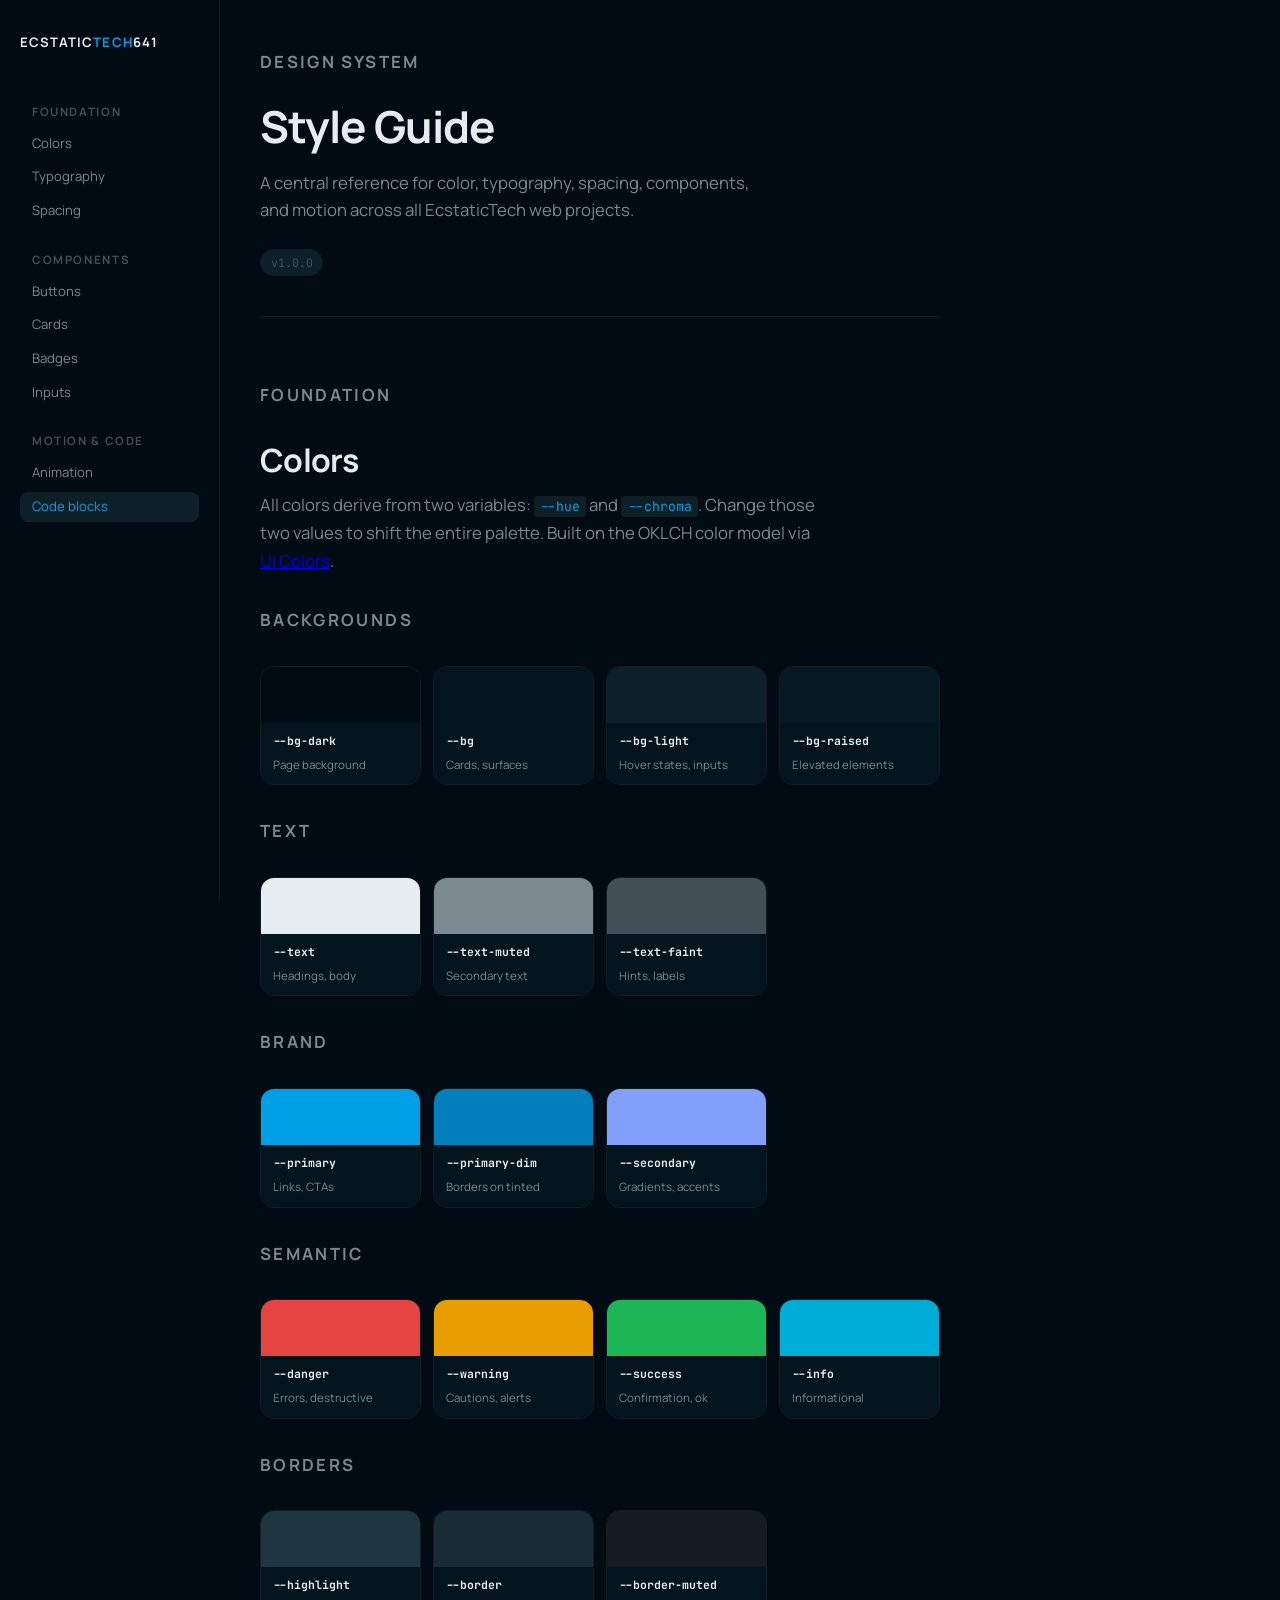
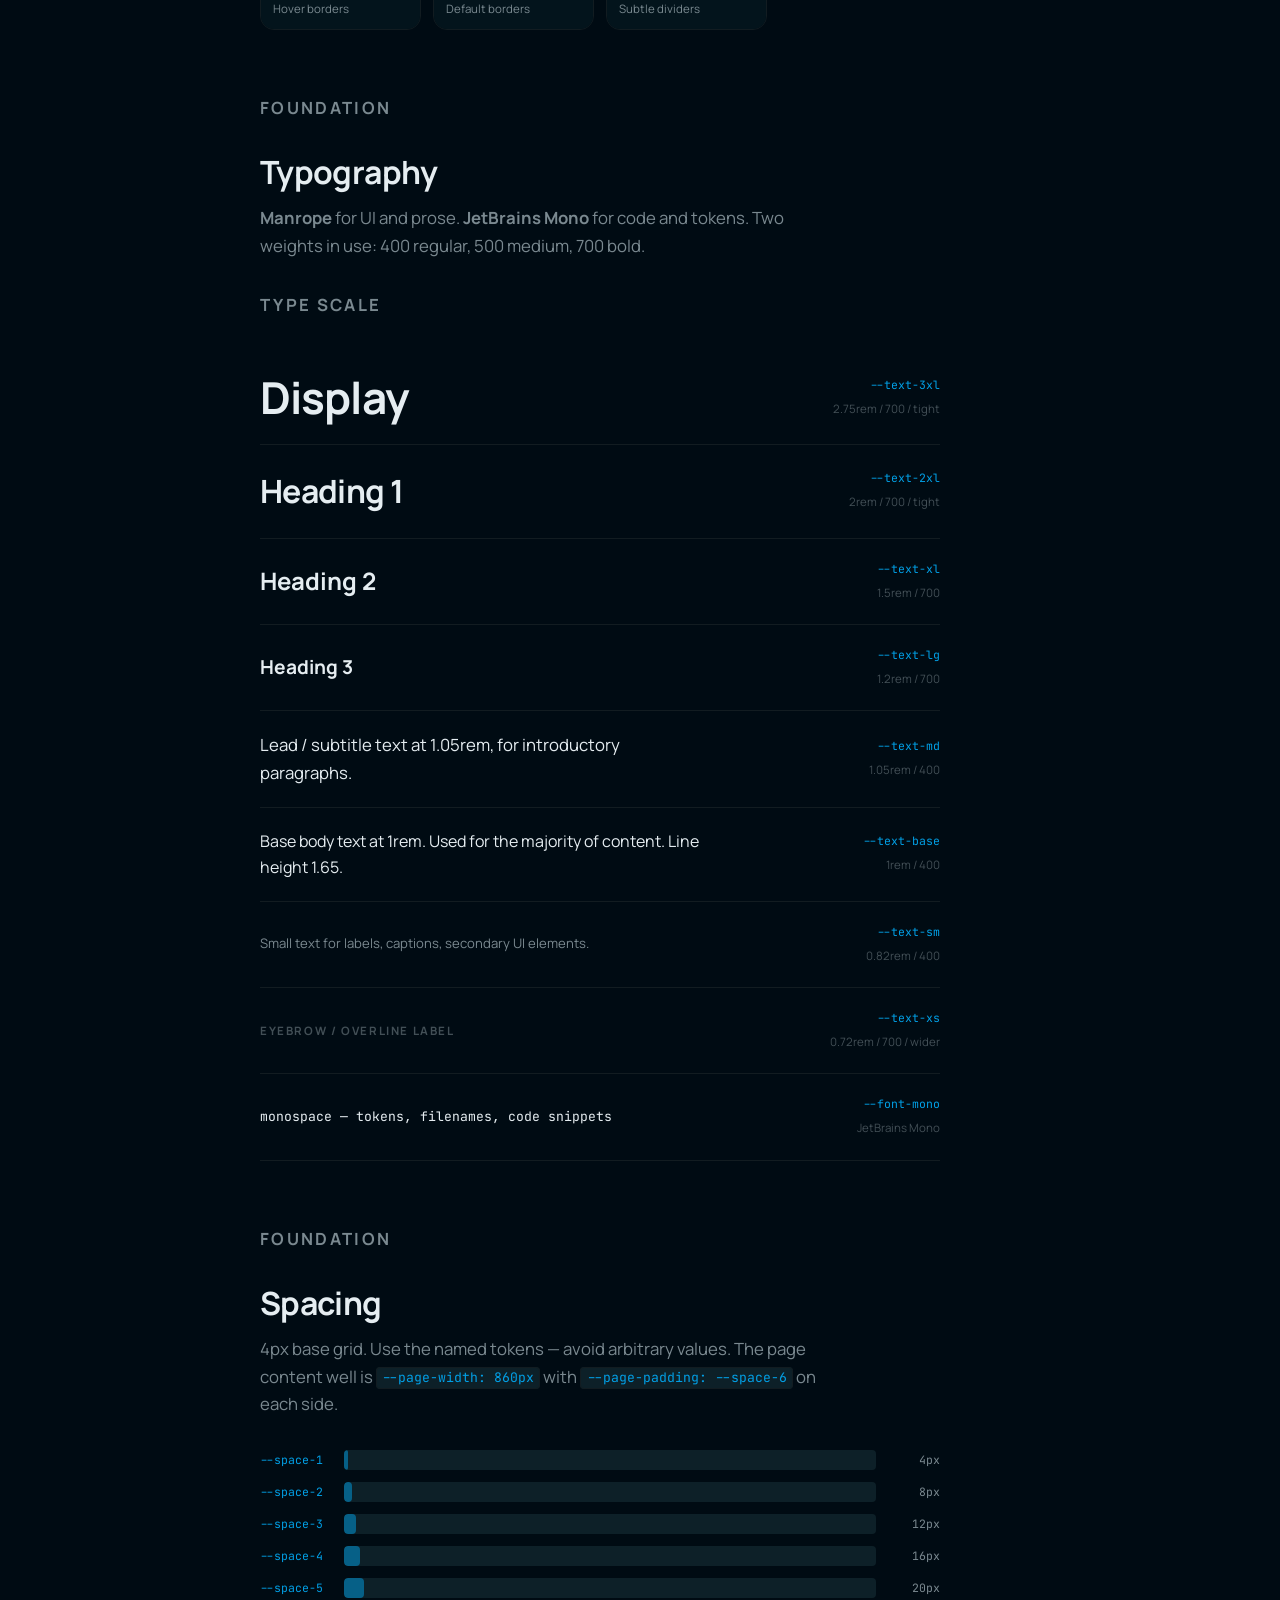
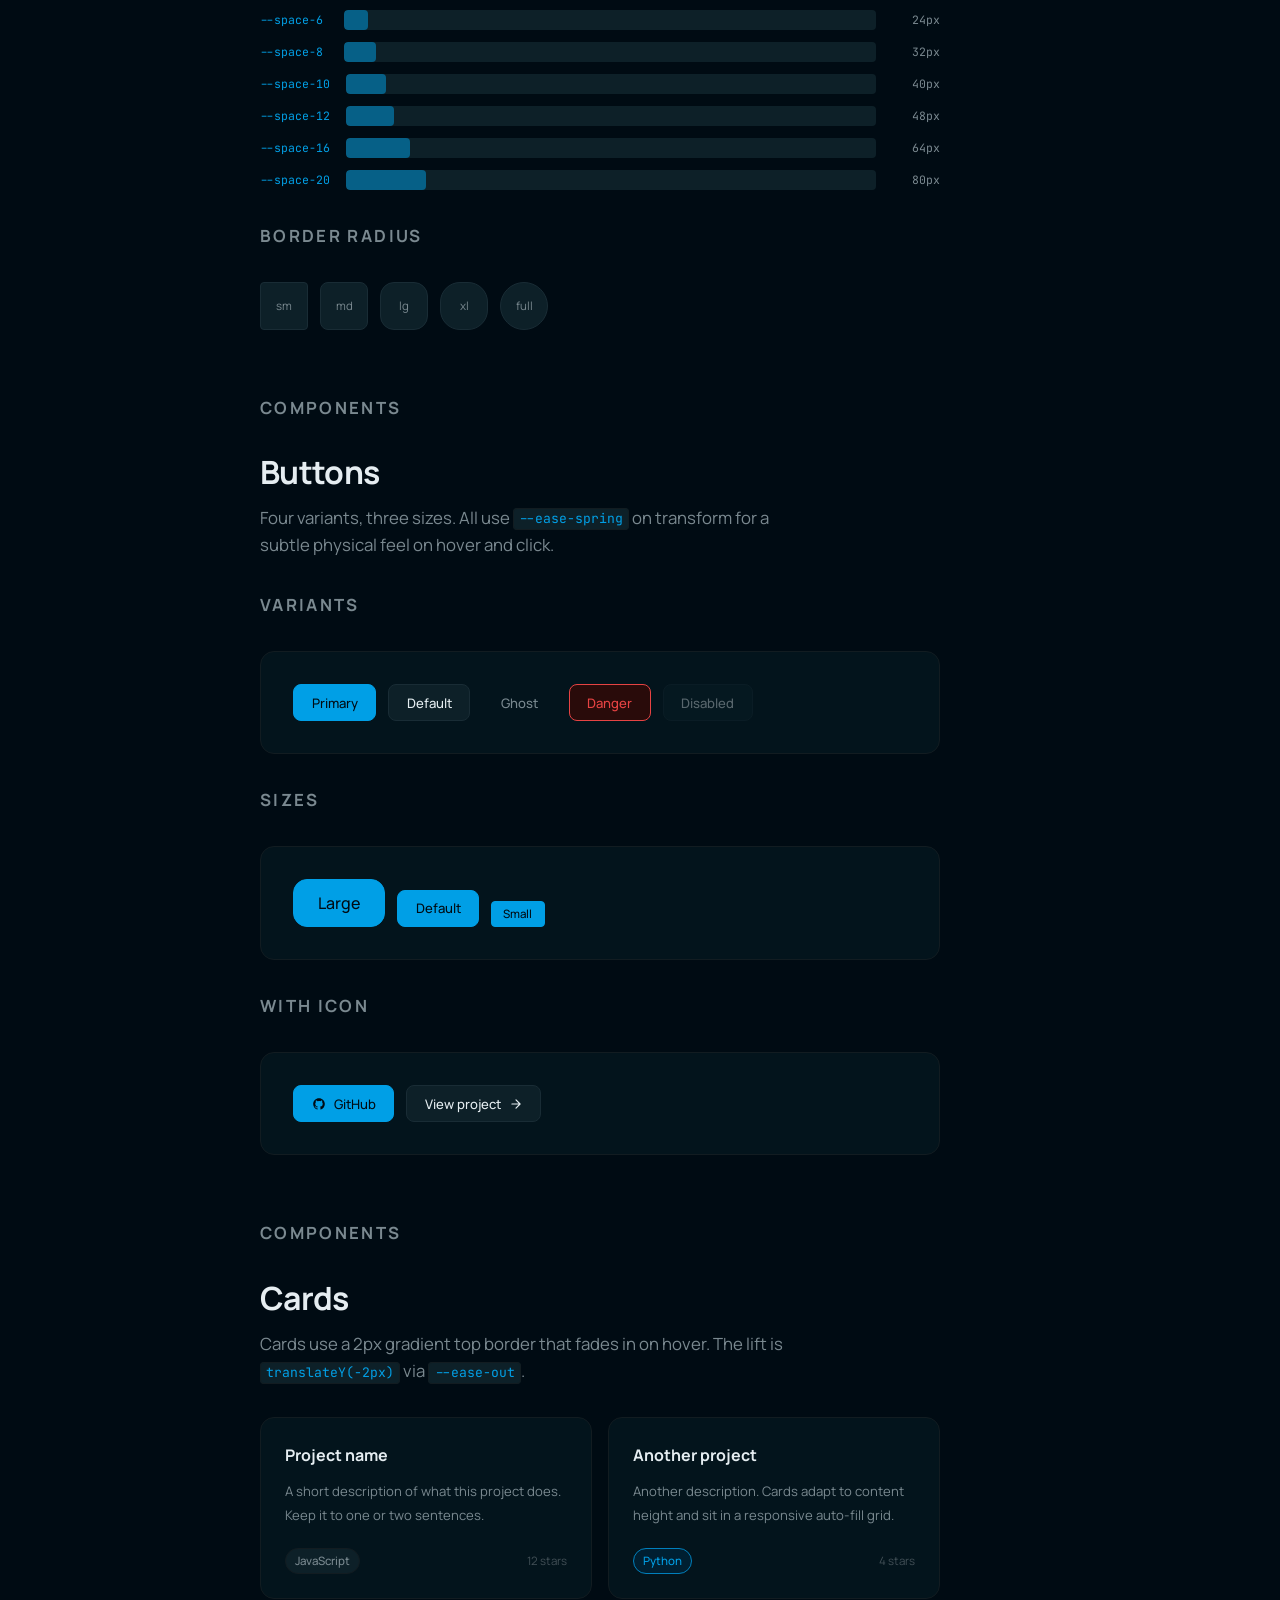
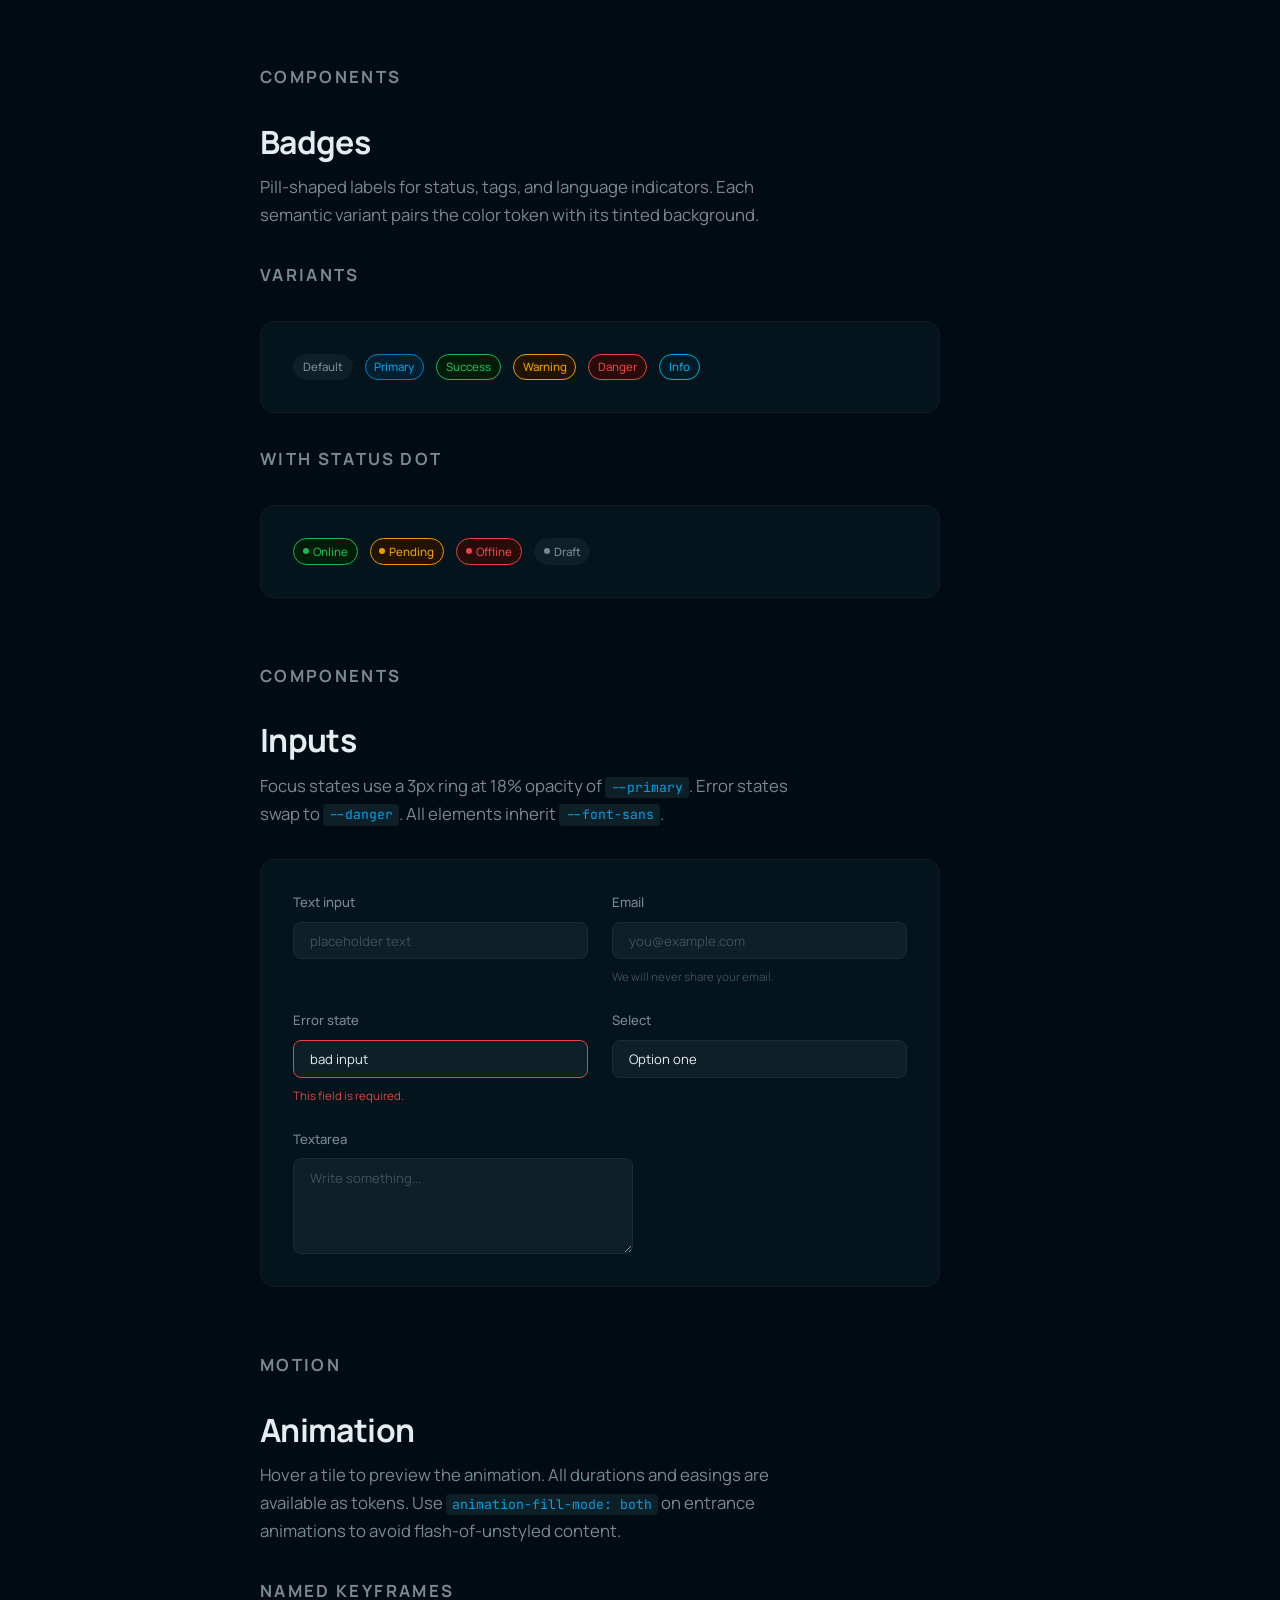
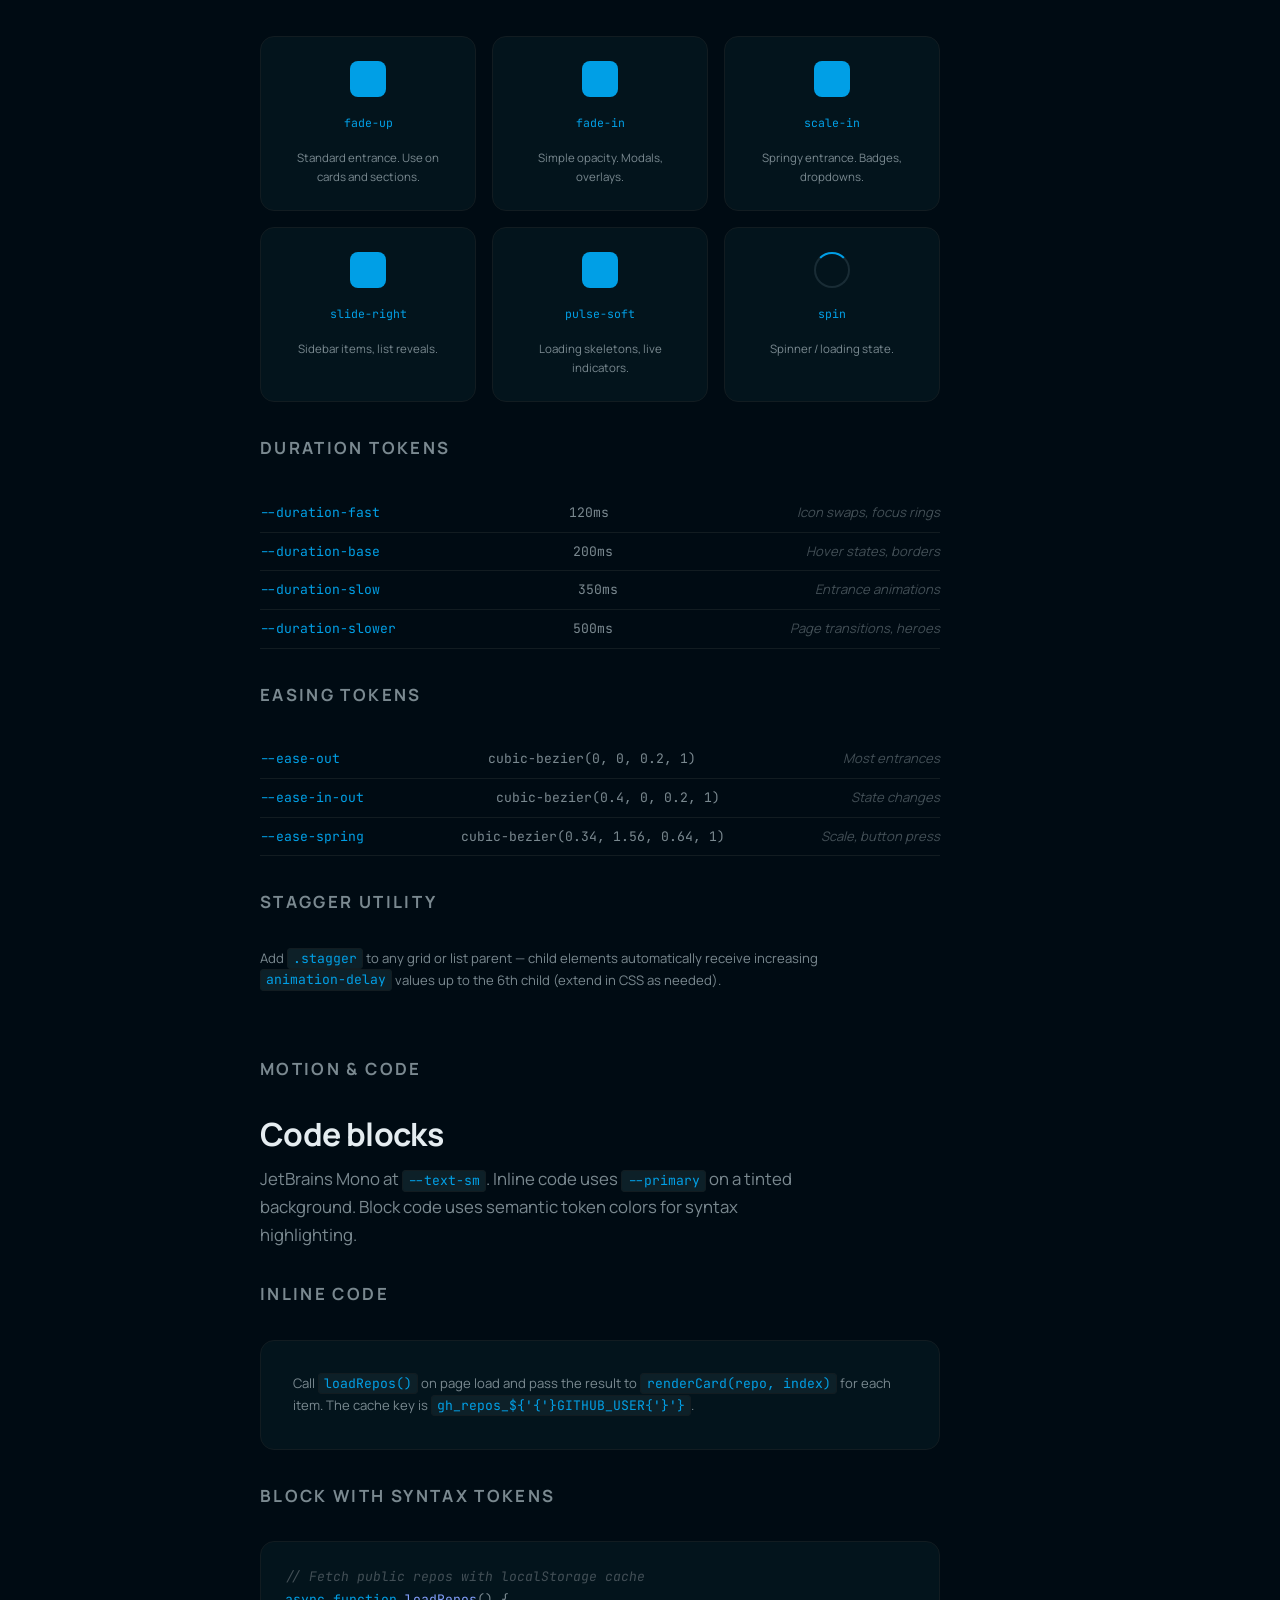
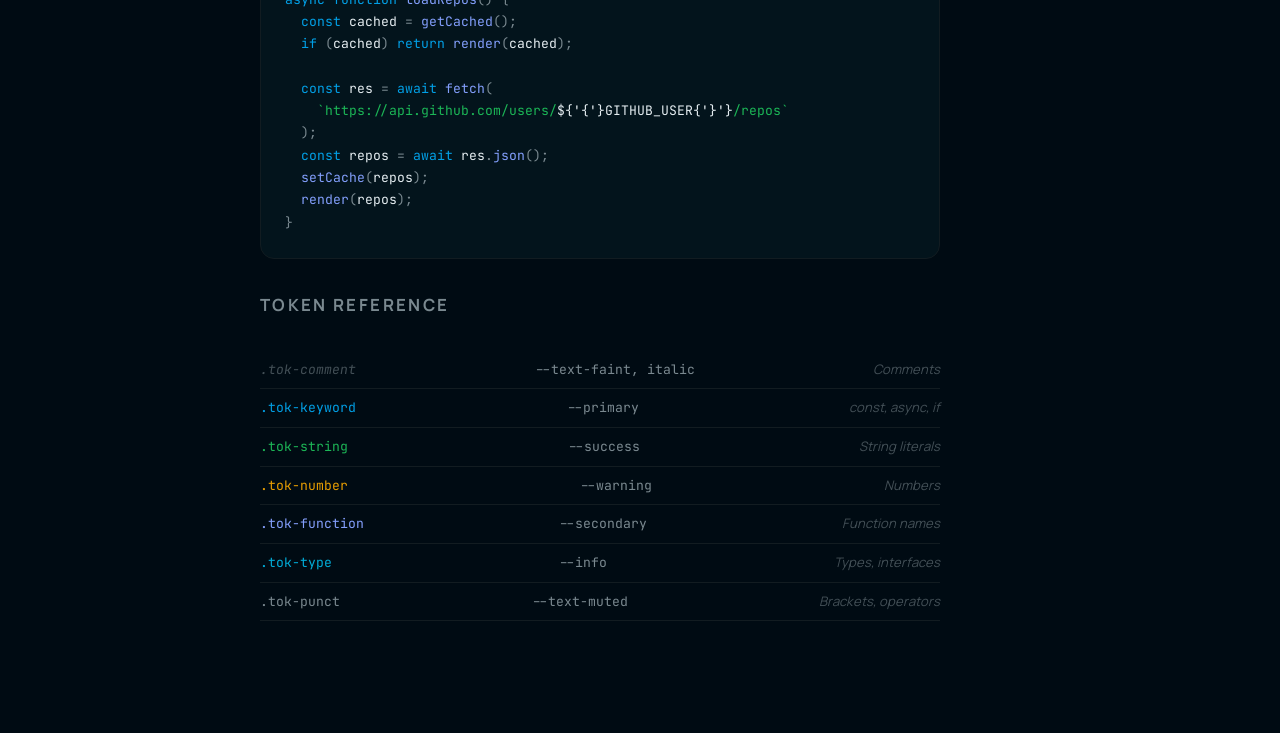
==== commit daecf238: "chore: update handle references to EcstaticTech" ====
--- a/web/templates/styleguide.html
+++ b/web/templates/styleguide.html
@@ -3,8 +3,8 @@
 <head>
   <meta charset="UTF-8" />
   <meta name="viewport" content="width=device-width, initial-scale=1.0" />
-  <title>EcstaticTech641 — Style Guide</title>
-  <meta name="description" content="Central design reference for EcstaticTech641 web projects." />
+  <title>EcstaticTech — Style Guide</title>
+  <meta name="description" content="Central design reference for EcstaticTech web projects." />
 
   <link rel="preconnect" href="https://fonts.googleapis.com" />
   <link rel="preconnect" href="https://fonts.gstatic.com" crossorigin />
@@ -12,7 +12,7 @@
 
   <style>
     /* ================================================
-       ECSTATICTECH641 — DESIGN SYSTEM
+       ECSTATICTECH — DESIGN SYSTEM
        version 1.0.0
 
        USAGE
@@ -862,7 +862,7 @@
       <h1>Style Guide</h1>
       <p>
         A central reference for color, typography, spacing, components, and
-        motion across all EcstaticTech641 web projects.
+        motion across all EcstaticTech web projects.
       </p>
       <span class="sg-version">v1.0.0</span>
     </div>
